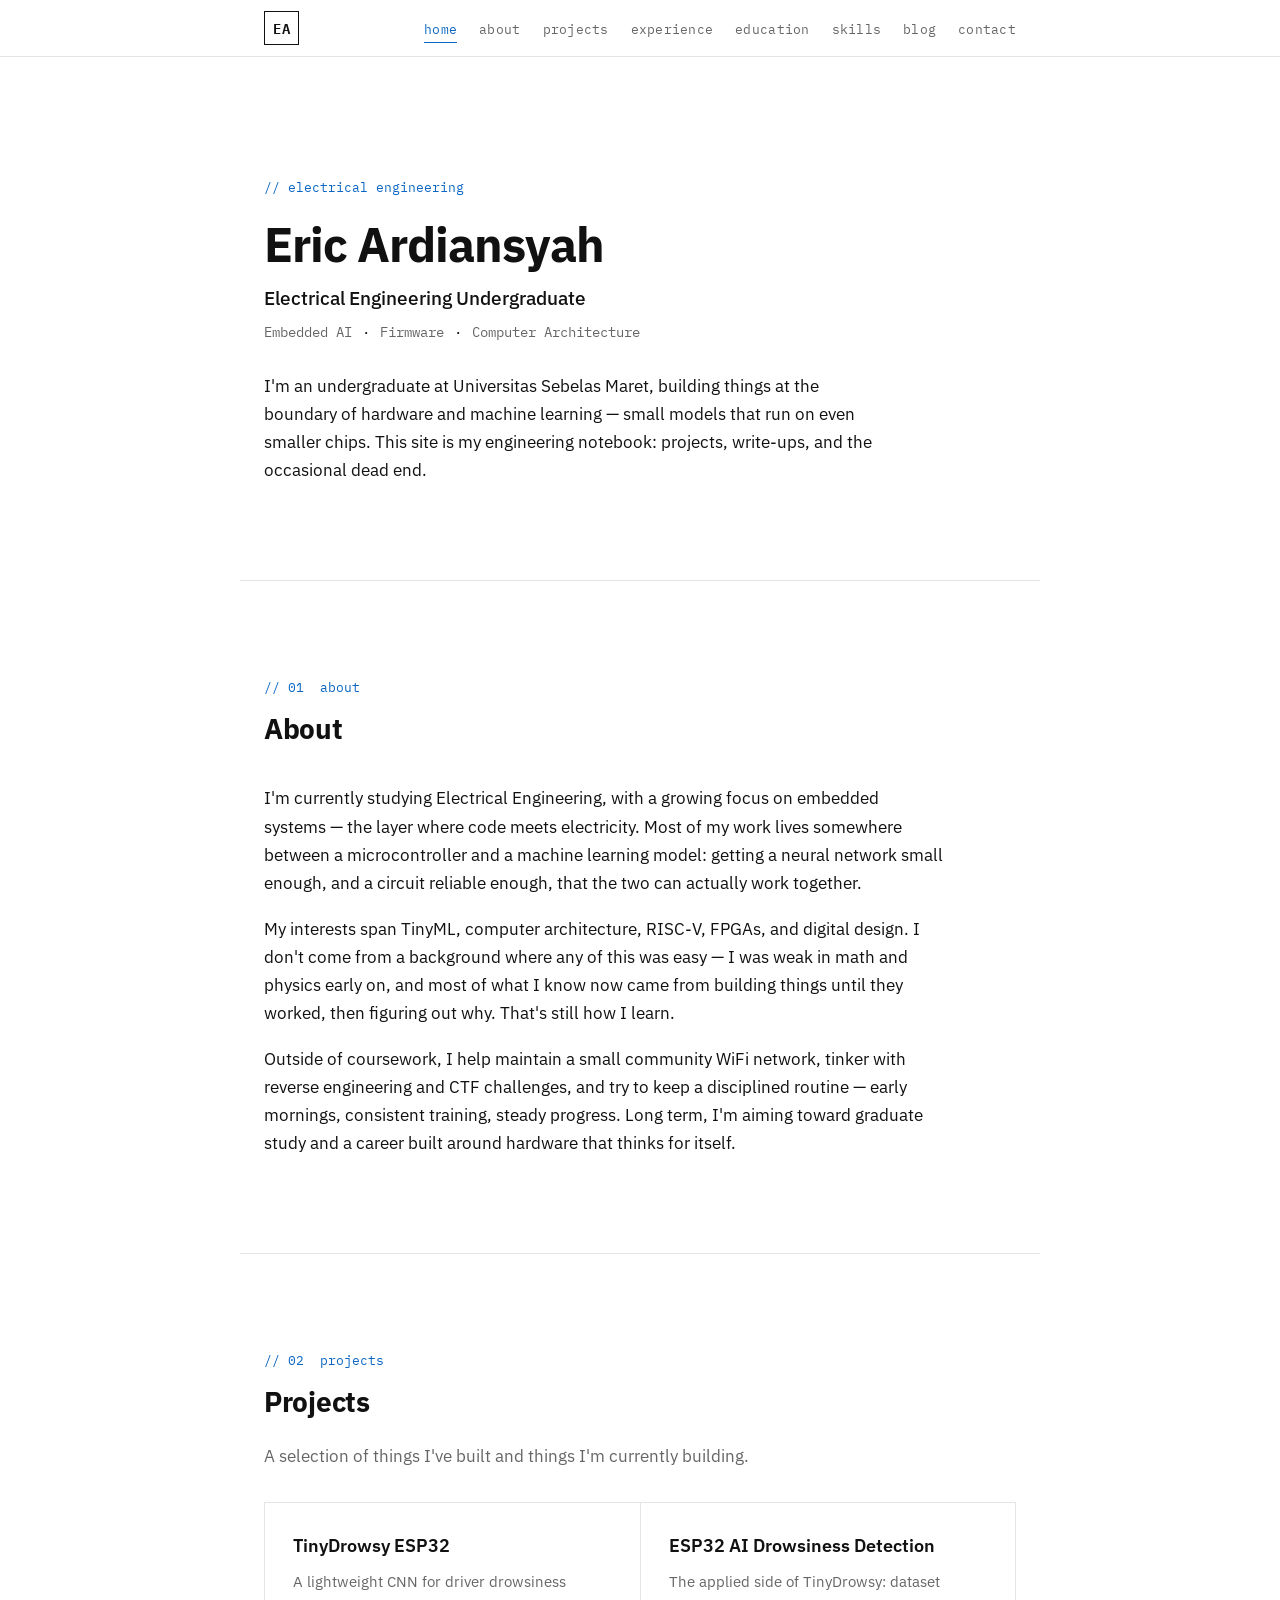
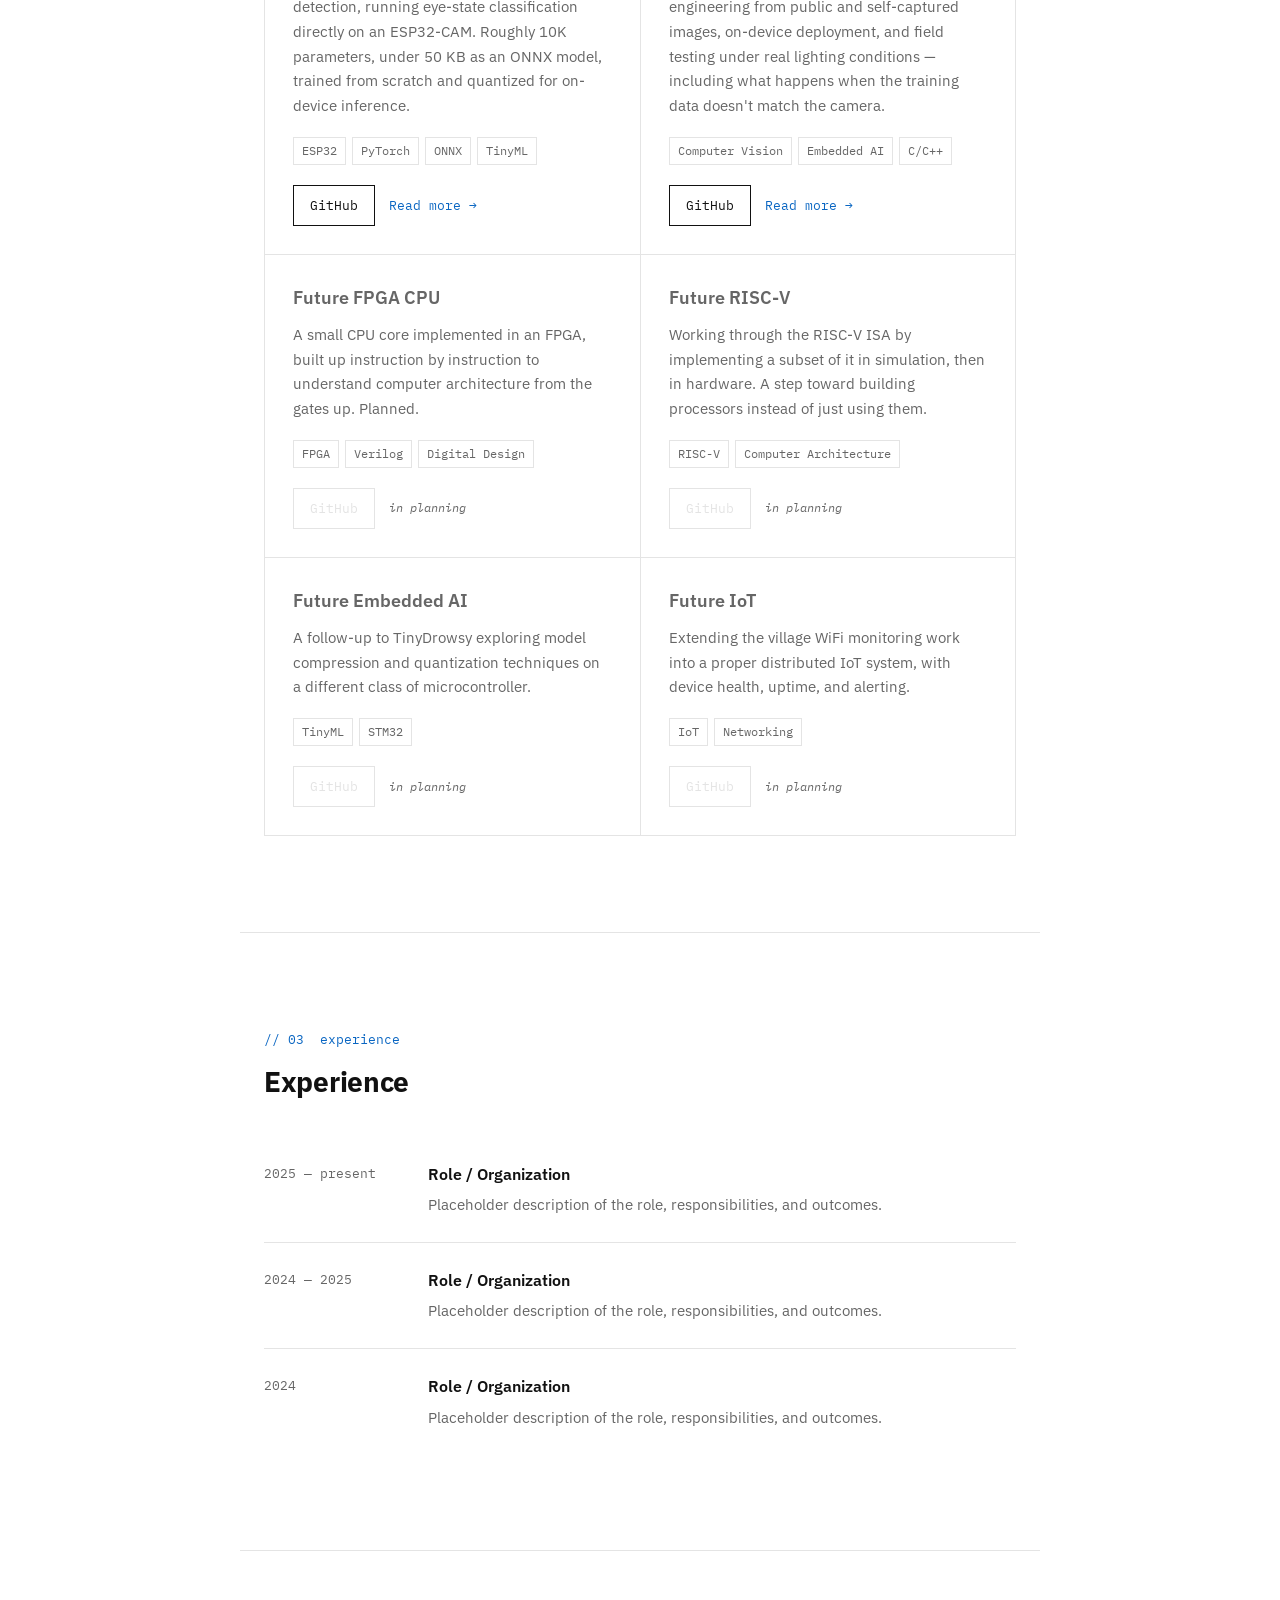
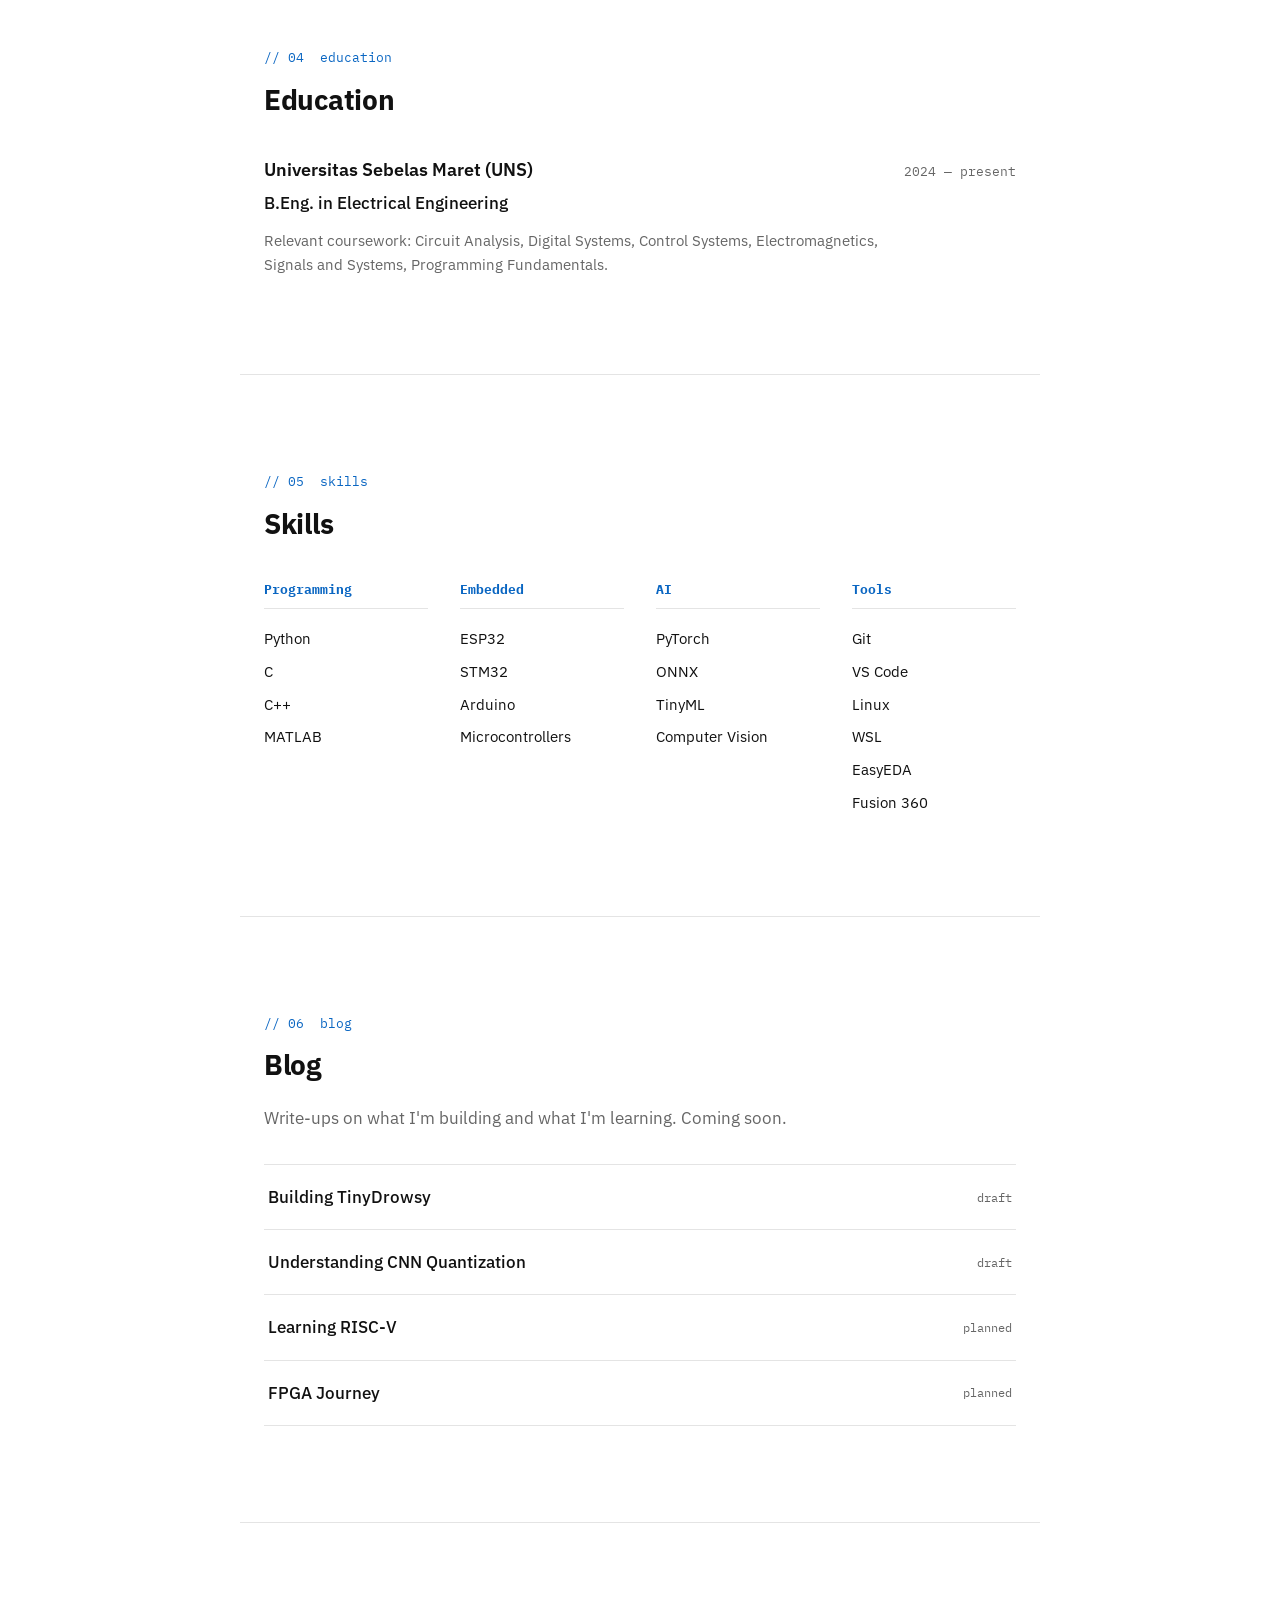
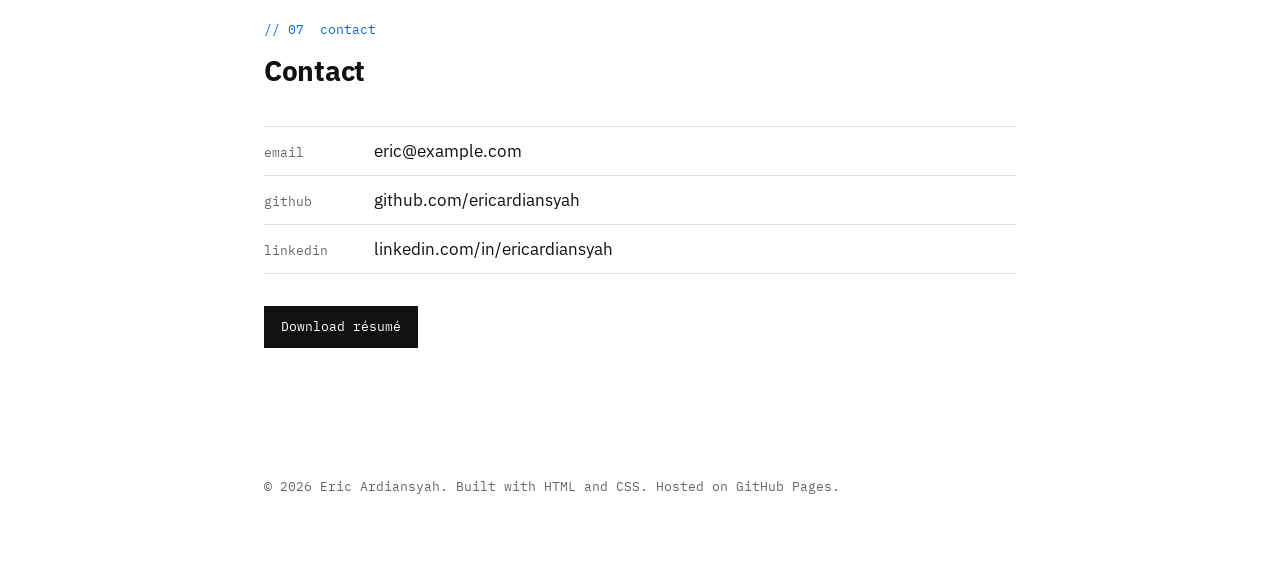
==== index.html @ 84cb703f "Add files via upload feat: scaffold personal site (home/about/projects/experience/education/skills/b" ====
<!DOCTYPE html>
<html lang="en">
<head>
  <meta charset="UTF-8">
  <meta name="viewport" content="width=device-width, initial-scale=1.0">

  <!-- ===================== SEO ===================== -->
  <title>Eric Ardiansyah — Electrical Engineering Undergraduate</title>
  <meta name="description" content="Eric Ardiansyah is an Electrical Engineering undergraduate focused on embedded systems, TinyML, and computer architecture. Notes and projects on ESP32, RISC-V, and edge AI.">
  <meta name="robots" content="index, follow">
  <link rel="canonical" href="https://ericardiansyah.github.io/">

  <!-- Open Graph -->
  <meta property="og:type" content="website">
  <meta property="og:title" content="Eric Ardiansyah — Electrical Engineering Undergraduate">
  <meta property="og:description" content="Embedded AI, firmware, and computer architecture. Notes and projects from an engineering undergraduate.">
  <meta property="og:url" content="https://ericardiansyah.github.io/">
  <meta property="og:image" content="assets/og-image.png">

  <!-- Twitter Card -->
  <meta name="twitter:card" content="summary_large_image">
  <meta name="twitter:title" content="Eric Ardiansyah — Electrical Engineering Undergraduate">
  <meta name="twitter:description" content="Embedded AI, firmware, and computer architecture. Notes and projects from an engineering undergraduate.">
  <meta name="twitter:image" content="assets/og-image.png">

  <!-- Favicon (placeholder — replace with a real icon) -->
  <link rel="icon" type="image/png" href="assets/favicon.png">

  <!-- JSON-LD structured data -->
  <script type="application/ld+json">
  {
    "@context": "https://schema.org",
    "@type": "Person",
    "name": "Eric Ardiansyah",
    "url": "https://ericardiansyah.github.io/",
    "jobTitle": "Electrical Engineering Undergraduate",
    "affiliation": {
      "@type": "CollegeOrUniversity",
      "name": "Universitas Sebelas Maret"
    },
    "sameAs": [
      "https://github.com/",
      "https://www.linkedin.com/"
    ]
  }
  </script>

  <!-- Fonts: IBM Plex Sans (text) + IBM Plex Mono (labels / data / signature) -->
  <link rel="preconnect" href="https://fonts.googleapis.com">
  <link rel="preconnect" href="https://fonts.gstatic.com" crossorigin>
  <link href="https://fonts.googleapis.com/css2?family=IBM+Plex+Sans:wght@400;500;600;700&family=IBM+Plex+Mono:wght@400;500;600&display=swap" rel="stylesheet">

  <link rel="stylesheet" href="style.css">
</head>
<body>

  <!-- ===================== SKIP LINK (accessibility) ===================== -->
  <a class="skip-link" href="#main">Skip to content</a>

  <!-- ===================== NAVIGATION ===================== -->
  <header class="site-header">
    <nav class="nav" aria-label="Primary">
      <a href="#home" class="nav-mark">EA</a>

      <button class="nav-toggle" id="navToggle" aria-expanded="false" aria-controls="navList" aria-label="Toggle navigation menu">
        <span></span><span></span><span></span>
      </button>

      <ul class="nav-list" id="navList">
        <li><a href="#home" data-nav>home</a></li>
        <li><a href="#about" data-nav>about</a></li>
        <li><a href="#projects" data-nav>projects</a></li>
        <li><a href="#experience" data-nav>experience</a></li>
        <li><a href="#education" data-nav>education</a></li>
        <li><a href="#skills" data-nav>skills</a></li>
        <li><a href="#blog" data-nav>blog</a></li>
        <li><a href="#contact" data-nav>contact</a></li>
      </ul>
    </nav>
  </header>

  <main id="main">

    <!-- ===================== 1. HOME ===================== -->
    <section id="home" class="section section-home">
      <p class="eyebrow">// electrical engineering</p>
      <h1 class="home-name">Eric Ardiansyah</h1>
      <p class="home-role">Electrical Engineering Undergraduate</p>
      <p class="home-focus">Embedded AI <span class="dot">·</span> Firmware <span class="dot">·</span> Computer Architecture</p>
      <p class="home-intro">
        I'm an undergraduate at Universitas Sebelas Maret, building things at the
        boundary of hardware and machine learning &mdash; small models that run on
        even smaller chips. This site is my engineering notebook: projects,
        write-ups, and the occasional dead end.
      </p>
    </section>

    <!-- ===================== 2. ABOUT ===================== -->
    <section id="about" class="section">
      <p class="section-label">// 01 &nbsp;about</p>
      <h2 class="section-title">About</h2>

      <div class="prose">
        <p>
          I'm currently studying Electrical Engineering, with a growing focus on
          embedded systems &mdash; the layer where code meets electricity. Most of
          my work lives somewhere between a microcontroller and a machine learning
          model: getting a neural network small enough, and a circuit reliable
          enough, that the two can actually work together.
        </p>
        <p>
          My interests span TinyML, computer architecture, RISC-V, FPGAs, and
          digital design. I don't come from a background where any of this was
          easy &mdash; I was weak in math and physics early on, and most of what I
          know now came from building things until they worked, then figuring out
          why. That's still how I learn.
        </p>
        <p>
          Outside of coursework, I help maintain a small community WiFi network,
          tinker with reverse engineering and CTF challenges, and try to keep a
          disciplined routine &mdash; early mornings, consistent training, steady
          progress. Long term, I'm aiming toward graduate study and a career built
          around hardware that thinks for itself.
        </p>
      </div>
    </section>

    <!-- ===================== 3. PROJECTS ===================== -->
    <section id="projects" class="section">
      <p class="section-label">// 02 &nbsp;projects</p>
      <h2 class="section-title">Projects</h2>
      <p class="section-intro">A selection of things I've built and things I'm currently building.</p>

      <div class="project-grid">

        <!-- Project card: duplicate this <article> block to add a new project -->
        <article class="project-card">
          <h3 class="project-title">TinyDrowsy ESP32</h3>
          <p class="project-desc">
            A lightweight CNN for driver drowsiness detection, running eye-state
            classification directly on an ESP32-CAM. Roughly 10K parameters,
            under 50 KB as an ONNX model, trained from scratch and quantized for
            on-device inference.
          </p>
          <ul class="project-tags">
            <li>ESP32</li>
            <li>PyTorch</li>
            <li>ONNX</li>
            <li>TinyML</li>
          </ul>
          <div class="project-links">
            <a class="btn btn-outline" href="#" aria-label="View TinyDrowsy ESP32 on GitHub">GitHub</a>
            <a class="btn btn-text" href="#" aria-label="Read more about TinyDrowsy ESP32">Read more →</a>
          </div>
        </article>

        <article class="project-card">
          <h3 class="project-title">ESP32 AI Drowsiness Detection</h3>
          <p class="project-desc">
            The applied side of TinyDrowsy: dataset engineering from public and
            self-captured images, on-device deployment, and field testing under
            real lighting conditions &mdash; including what happens when the
            training data doesn't match the camera.
          </p>
          <ul class="project-tags">
            <li>Computer Vision</li>
            <li>Embedded AI</li>
            <li>C/C++</li>
          </ul>
          <div class="project-links">
            <a class="btn btn-outline" href="#" aria-label="View ESP32 AI Drowsiness Detection on GitHub">GitHub</a>
            <a class="btn btn-text" href="#" aria-label="Read more about ESP32 AI Drowsiness Detection">Read more →</a>
          </div>
        </article>

        <article class="project-card project-card-placeholder">
          <h3 class="project-title">Future FPGA CPU</h3>
          <p class="project-desc">
            A small CPU core implemented in an FPGA, built up instruction by
            instruction to understand computer architecture from the gates up.
            Planned.
          </p>
          <ul class="project-tags">
            <li>FPGA</li>
            <li>Verilog</li>
            <li>Digital Design</li>
          </ul>
          <div class="project-links">
            <a class="btn btn-outline btn-disabled" aria-disabled="true">GitHub</a>
            <span class="project-status">in planning</span>
          </div>
        </article>

        <article class="project-card project-card-placeholder">
          <h3 class="project-title">Future RISC-V</h3>
          <p class="project-desc">
            Working through the RISC-V ISA by implementing a subset of it in
            simulation, then in hardware. A step toward building processors
            instead of just using them.
          </p>
          <ul class="project-tags">
            <li>RISC-V</li>
            <li>Computer Architecture</li>
          </ul>
          <div class="project-links">
            <a class="btn btn-outline btn-disabled" aria-disabled="true">GitHub</a>
            <span class="project-status">in planning</span>
          </div>
        </article>

        <article class="project-card project-card-placeholder">
          <h3 class="project-title">Future Embedded AI</h3>
          <p class="project-desc">
            A follow-up to TinyDrowsy exploring model compression and
            quantization techniques on a different class of microcontroller.
          </p>
          <ul class="project-tags">
            <li>TinyML</li>
            <li>STM32</li>
          </ul>
          <div class="project-links">
            <a class="btn btn-outline btn-disabled" aria-disabled="true">GitHub</a>
            <span class="project-status">in planning</span>
          </div>
        </article>

        <article class="project-card project-card-placeholder">
          <h3 class="project-title">Future IoT</h3>
          <p class="project-desc">
            Extending the village WiFi monitoring work into a proper distributed
            IoT system, with device health, uptime, and alerting.
          </p>
          <ul class="project-tags">
            <li>IoT</li>
            <li>Networking</li>
          </ul>
          <div class="project-links">
            <a class="btn btn-outline btn-disabled" aria-disabled="true">GitHub</a>
            <span class="project-status">in planning</span>
          </div>
        </article>

      </div>
    </section>

    <!-- ===================== 4. EXPERIENCE ===================== -->
    <section id="experience" class="section">
      <p class="section-label">// 03 &nbsp;experience</p>
      <h2 class="section-title">Experience</h2>

      <!-- Timeline item: duplicate this <div class="timeline-item"> to add a new entry -->
      <ol class="timeline">
        <li class="timeline-item">
          <div class="timeline-date">2025 &mdash; present</div>
          <div class="timeline-body">
            <h3 class="timeline-title">Role / Organization</h3>
            <p class="timeline-desc">Placeholder description of the role, responsibilities, and outcomes.</p>
          </div>
        </li>
        <li class="timeline-item">
          <div class="timeline-date">2024 &mdash; 2025</div>
          <div class="timeline-body">
            <h3 class="timeline-title">Role / Organization</h3>
            <p class="timeline-desc">Placeholder description of the role, responsibilities, and outcomes.</p>
          </div>
        </li>
        <li class="timeline-item">
          <div class="timeline-date">2024</div>
          <div class="timeline-body">
            <h3 class="timeline-title">Role / Organization</h3>
            <p class="timeline-desc">Placeholder description of the role, responsibilities, and outcomes.</p>
          </div>
        </li>
      </ol>
    </section>

    <!-- ===================== 5. EDUCATION ===================== -->
    <section id="education" class="section">
      <p class="section-label">// 04 &nbsp;education</p>
      <h2 class="section-title">Education</h2>

      <div class="education-item">
        <div class="education-head">
          <h3 class="education-school">Universitas Sebelas Maret (UNS)</h3>
          <span class="education-date">2024 &mdash; present</span>
        </div>
        <p class="education-degree">B.Eng. in Electrical Engineering</p>
        <p class="education-detail">
          Relevant coursework: Circuit Analysis, Digital Systems, Control
          Systems, Electromagnetics, Signals and Systems, Programming Fundamentals.
        </p>
      </div>
    </section>

    <!-- ===================== 6. SKILLS ===================== -->
    <section id="skills" class="section">
      <p class="section-label">// 05 &nbsp;skills</p>
      <h2 class="section-title">Skills</h2>

      <div class="skills-grid">
        <div class="skill-group">
          <h3 class="skill-category">Programming</h3>
          <ul class="skill-list">
            <li>Python</li>
            <li>C</li>
            <li>C++</li>
            <li>MATLAB</li>
          </ul>
        </div>

        <div class="skill-group">
          <h3 class="skill-category">Embedded</h3>
          <ul class="skill-list">
            <li>ESP32</li>
            <li>STM32</li>
            <li>Arduino</li>
            <li>Microcontrollers</li>
          </ul>
        </div>

        <div class="skill-group">
          <h3 class="skill-category">AI</h3>
          <ul class="skill-list">
            <li>PyTorch</li>
            <li>ONNX</li>
            <li>TinyML</li>
            <li>Computer Vision</li>
          </ul>
        </div>

        <div class="skill-group">
          <h3 class="skill-category">Tools</h3>
          <ul class="skill-list">
            <li>Git</li>
            <li>VS Code</li>
            <li>Linux</li>
            <li>WSL</li>
            <li>EasyEDA</li>
            <li>Fusion 360</li>
          </ul>
        </div>
      </div>
    </section>

    <!-- ===================== 7. BLOG ===================== -->
    <section id="blog" class="section">
      <p class="section-label">// 06 &nbsp;blog</p>
      <h2 class="section-title">Blog</h2>
      <p class="section-intro">Write-ups on what I'm building and what I'm learning. Coming soon.</p>

      <!-- Blog item: duplicate this <article> to add a new post -->
      <ul class="blog-list">
        <li class="blog-item">
          <a href="#" class="blog-link">
            <span class="blog-post-title">Building TinyDrowsy</span>
            <span class="blog-post-status">draft</span>
          </a>
        </li>
        <li class="blog-item">
          <a href="#" class="blog-link">
            <span class="blog-post-title">Understanding CNN Quantization</span>
            <span class="blog-post-status">draft</span>
          </a>
        </li>
        <li class="blog-item">
          <a href="#" class="blog-link">
            <span class="blog-post-title">Learning RISC-V</span>
            <span class="blog-post-status">planned</span>
          </a>
        </li>
        <li class="blog-item">
          <a href="#" class="blog-link">
            <span class="blog-post-title">FPGA Journey</span>
            <span class="blog-post-status">planned</span>
          </a>
        </li>
      </ul>
    </section>

    <!-- ===================== 8. CONTACT ===================== -->
    <section id="contact" class="section">
      <p class="section-label">// 07 &nbsp;contact</p>
      <h2 class="section-title">Contact</h2>

      <ul class="contact-list">
        <li><span class="contact-key">email</span><a href="mailto:eric@example.com">eric@example.com</a></li>
        <li><span class="contact-key">github</span><a href="https://github.com/" target="_blank" rel="noopener noreferrer">github.com/ericardiansyah</a></li>
        <li><span class="contact-key">linkedin</span><a href="https://www.linkedin.com/" target="_blank" rel="noopener noreferrer">linkedin.com/in/ericardiansyah</a></li>
      </ul>

      <a class="btn btn-primary" href="assets/resume-placeholder.pdf" download>Download résumé</a>
    </section>

  </main>

  <!-- ===================== FOOTER ===================== -->
  <footer class="site-footer">
    <p>&copy; <span id="year"></span> Eric Ardiansyah. Built with HTML and CSS. Hosted on GitHub Pages.</p>
  </footer>

  <script src="script.js"></script>
</body>
</html>
---- style.css ----
/* =============================================================
   DESIGN TOKENS
   A monochrome palette with one accent, two typefaces:
   IBM Plex Sans for reading, IBM Plex Mono for labels and data.
   The mono labels ("// 01 about") are the site's signature —
   section markers styled like code comments, in keeping with an
   engineering notebook rather than a marketing page.
   ============================================================= */
:root {
  /* Color */
  --color-bg: #ffffff;
  --color-text: #111111;
  --color-muted: #666666;
  --color-accent: #0a66c2;
  --color-border: #e4e4e4;
  --color-border-strong: #111111;

  /* Type */
  --font-sans: "IBM Plex Sans", -apple-system, BlinkMacSystemFont, "Segoe UI", sans-serif;
  --font-mono: "IBM Plex Mono", ui-monospace, SFMono-Regular, Menlo, Consolas, monospace;

  /* Layout */
  --content-width: 800px;
  --gutter: 24px;
  --nav-height: 56px;

  /* Motion */
  --transition-fast: 120ms ease;
  --transition-base: 200ms ease;
}

/* =============================================================
   RESET
   ============================================================= */
*,
*::before,
*::after {
  box-sizing: border-box;
}

html {
  -webkit-text-size-adjust: 100%;
  scroll-behavior: smooth;
}

body {
  margin: 0;
  background: var(--color-bg);
  color: var(--color-text);
  font-family: var(--font-sans);
  font-size: 17px;
  line-height: 1.65;
  -webkit-font-smoothing: antialiased;
}

h1, h2, h3, h4, p, ul, ol, figure {
  margin: 0;
}

ul, ol {
  padding: 0;
  list-style: none;
}

a {
  color: inherit;
  text-decoration: none;
}

img {
  max-width: 100%;
  display: block;
}

button {
  font: inherit;
  color: inherit;
  background: none;
  border: none;
  cursor: pointer;
}

/* Respect reduced-motion preferences */
@media (prefers-reduced-motion: reduce) {
  html {
    scroll-behavior: auto;
  }
  * {
    animation-duration: 0.001ms !important;
    animation-iteration-count: 1 !important;
    transition-duration: 0.001ms !important;
  }
}

/* =============================================================
   ACCESSIBILITY — skip link & focus states
   ============================================================= */
.skip-link {
  position: absolute;
  top: -48px;
  left: 0;
  background: var(--color-text);
  color: var(--color-bg);
  padding: 12px 20px;
  font-family: var(--font-mono);
  font-size: 14px;
  z-index: 200;
  transition: top var(--transition-fast);
}

.skip-link:focus {
  top: 0;
}

a:focus-visible,
button:focus-visible {
  outline: 2px solid var(--color-accent);
  outline-offset: 3px;
}

/* =============================================================
   NAVIGATION
   ============================================================= */
.site-header {
  position: sticky;
  top: 0;
  z-index: 100;
  background: rgba(255, 255, 255, 0.92);
  backdrop-filter: saturate(180%) blur(6px);
  border-bottom: 1px solid var(--color-border);
}

.nav {
  max-width: var(--content-width);
  margin: 0 auto;
  height: var(--nav-height);
  padding: 0 var(--gutter);
  display: flex;
  align-items: center;
  justify-content: space-between;
}

.nav-mark {
  font-family: var(--font-mono);
  font-weight: 600;
  font-size: 14px;
  letter-spacing: 0.04em;
  border: 1px solid var(--color-border-strong);
  padding: 4px 8px;
}

.nav-list {
  display: flex;
  gap: 22px;
}

.nav-list a {
  font-family: var(--font-mono);
  font-size: 13px;
  color: var(--color-muted);
  letter-spacing: 0.02em;
  padding: 4px 0;
  border-bottom: 1px solid transparent;
  transition: color var(--transition-fast), border-color var(--transition-fast);
}

.nav-list a:hover {
  color: var(--color-text);
}

.nav-list a.is-active {
  color: var(--color-accent);
  border-bottom-color: var(--color-accent);
}

.nav-toggle {
  display: none;
  flex-direction: column;
  gap: 4px;
  padding: 8px;
}

.nav-toggle span {
  width: 20px;
  height: 2px;
  background: var(--color-text);
  transition: transform var(--transition-fast), opacity var(--transition-fast);
}

/* =============================================================
   LAYOUT — sections
   ============================================================= */
.section {
  max-width: var(--content-width);
  margin: 0 auto;
  padding: 96px var(--gutter);
  border-bottom: 1px solid var(--color-border);
  scroll-margin-top: var(--nav-height);
}

.section:last-of-type {
  border-bottom: none;
}

.section-label {
  font-family: var(--font-mono);
  font-size: 13px;
  color: var(--color-accent);
  margin-bottom: 8px;
}

.section-title {
  font-size: 28px;
  font-weight: 700;
  letter-spacing: -0.01em;
  margin-bottom: 32px;
}

.section-intro {
  color: var(--color-muted);
  margin-bottom: 32px;
  margin-top: -16px;
}

/* =============================================================
   HOME
   ============================================================= */
.section-home {
  padding-top: 120px;
  padding-bottom: 96px;
  border-bottom: 1px solid var(--color-border);
}

.eyebrow {
  font-family: var(--font-mono);
  font-size: 13px;
  color: var(--color-accent);
  margin-bottom: 20px;
}

.home-name {
  font-size: 48px;
  font-weight: 700;
  letter-spacing: -0.02em;
  line-height: 1.1;
  margin-bottom: 12px;
}

.home-role {
  font-size: 19px;
  font-weight: 500;
  margin-bottom: 6px;
}

.home-focus {
  font-family: var(--font-mono);
  font-size: 14px;
  color: var(--color-muted);
  margin-bottom: 28px;
}

.home-focus .dot {
  color: var(--color-border-strong);
  margin: 0 2px;
}

.home-intro {
  max-width: 620px;
  color: var(--color-text);
}

/* =============================================================
   ABOUT — prose
   ============================================================= */
.prose p {
  margin-bottom: 18px;
  max-width: 680px;
}

.prose p:last-child {
  margin-bottom: 0;
}

/* =============================================================
   PROJECTS
   ============================================================= */
.project-grid {
  display: grid;
  grid-template-columns: repeat(2, 1fr);
  gap: 1px;
  background: var(--color-border);
  border: 1px solid var(--color-border);
}

.project-card {
  background: var(--color-bg);
  padding: 28px;
  display: flex;
  flex-direction: column;
}

.project-title {
  font-size: 18px;
  font-weight: 600;
  margin-bottom: 10px;
}

.project-desc {
  color: var(--color-muted);
  font-size: 15px;
  margin-bottom: 18px;
  flex-grow: 1;
}

.project-tags {
  display: flex;
  flex-wrap: wrap;
  gap: 6px;
  margin-bottom: 20px;
}

.project-tags li {
  font-family: var(--font-mono);
  font-size: 12px;
  color: var(--color-muted);
  border: 1px solid var(--color-border);
  padding: 3px 8px;
}

.project-links {
  display: flex;
  align-items: center;
  gap: 14px;
}

.project-status {
  font-family: var(--font-mono);
  font-size: 12px;
  color: var(--color-muted);
  font-style: italic;
}

.project-card-placeholder .project-title,
.project-card-placeholder .project-desc {
  color: var(--color-muted);
}

/* =============================================================
   BUTTONS
   ============================================================= */
.btn {
  display: inline-block;
  font-family: var(--font-mono);
  font-size: 13px;
  padding: 9px 16px;
  border: 1px solid var(--color-border-strong);
  transition: background var(--transition-fast), color var(--transition-fast), border-color var(--transition-fast);
}

.btn-outline {
  color: var(--color-text);
  background: transparent;
}

.btn-outline:hover {
  background: var(--color-text);
  color: var(--color-bg);
}

.btn-text {
  border: none;
  padding: 9px 0;
  color: var(--color-accent);
}

.btn-text:hover {
  text-decoration: underline;
}

.btn-primary {
  background: var(--color-text);
  color: var(--color-bg);
}

.btn-primary:hover {
  background: var(--color-accent);
  border-color: var(--color-accent);
}

.btn-disabled {
  color: var(--color-border);
  border-color: var(--color-border);
  cursor: not-allowed;
}

.btn-disabled:hover {
  background: transparent;
  color: var(--color-border);
}

/* =============================================================
   EXPERIENCE — timeline
   ============================================================= */
.timeline-item {
  display: grid;
  grid-template-columns: 140px 1fr;
  gap: 24px;
  padding: 24px 0;
  border-top: 1px solid var(--color-border);
}

.timeline-item:first-child {
  border-top: none;
}

.timeline-date {
  font-family: var(--font-mono);
  font-size: 13px;
  color: var(--color-muted);
  padding-top: 2px;
}

.timeline-title {
  font-size: 16px;
  font-weight: 600;
  margin-bottom: 6px;
}

.timeline-desc {
  color: var(--color-muted);
  font-size: 15px;
}

/* =============================================================
   EDUCATION
   ============================================================= */
.education-head {
  display: flex;
  justify-content: space-between;
  align-items: baseline;
  flex-wrap: wrap;
  gap: 8px;
  margin-bottom: 4px;
}

.education-school {
  font-size: 18px;
  font-weight: 600;
}

.education-date {
  font-family: var(--font-mono);
  font-size: 13px;
  color: var(--color-muted);
}

.education-degree {
  font-weight: 500;
  margin-bottom: 12px;
}

.education-detail {
  color: var(--color-muted);
  font-size: 15px;
  max-width: 620px;
}

/* =============================================================
   SKILLS
   ============================================================= */
.skills-grid {
  display: grid;
  grid-template-columns: repeat(4, 1fr);
  gap: 32px;
}

.skill-category {
  font-family: var(--font-mono);
  font-size: 13px;
  color: var(--color-accent);
  margin-bottom: 14px;
  padding-bottom: 8px;
  border-bottom: 1px solid var(--color-border);
}

.skill-list li {
  font-size: 15px;
  padding: 4px 0;
}

/* =============================================================
   BLOG
   ============================================================= */
.blog-item {
  border-top: 1px solid var(--color-border);
}

.blog-item:last-child {
  border-bottom: 1px solid var(--color-border);
}

.blog-link {
  display: flex;
  justify-content: space-between;
  align-items: center;
  padding: 18px 4px;
  transition: color var(--transition-fast);
}

.blog-link:hover {
  color: var(--color-accent);
}

.blog-post-title {
  font-weight: 500;
}

.blog-post-status {
  font-family: var(--font-mono);
  font-size: 12px;
  color: var(--color-muted);
}

/* =============================================================
   CONTACT
   ============================================================= */
.contact-list {
  margin-bottom: 32px;
}

.contact-list li {
  display: flex;
  gap: 20px;
  padding: 10px 0;
  border-top: 1px solid var(--color-border);
  align-items: baseline;
}

.contact-list li:last-child {
  border-bottom: 1px solid var(--color-border);
}

.contact-key {
  font-family: var(--font-mono);
  font-size: 13px;
  color: var(--color-muted);
  width: 90px;
  flex-shrink: 0;
}

.contact-list a:hover {
  color: var(--color-accent);
  text-decoration: underline;
}

/* =============================================================
   LINKS WITHIN PROSE
   ============================================================= */
.prose a,
.home-intro a {
  color: var(--color-accent);
  text-decoration: underline;
  text-underline-offset: 2px;
}

/* =============================================================
   FOOTER
   ============================================================= */
.site-footer {
  max-width: var(--content-width);
  margin: 0 auto;
  padding: 32px var(--gutter) 64px;
  color: var(--color-muted);
  font-size: 13px;
  font-family: var(--font-mono);
}

/* =============================================================
   RESPONSIVE
   ============================================================= */
@media (max-width: 720px) {
  .nav-list {
    position: fixed;
    top: var(--nav-height);
    left: 0;
    right: 0;
    flex-direction: column;
    gap: 0;
    background: var(--color-bg);
    border-bottom: 1px solid var(--color-border);
    transform: translateY(-8px);
    opacity: 0;
    pointer-events: none;
    transition: opacity var(--transition-base), transform var(--transition-base);
  }

  .nav-list.is-open {
    opacity: 1;
    transform: translateY(0);
    pointer-events: auto;
  }

  .nav-list a {
    display: block;
    padding: 14px var(--gutter);
    border-bottom: 1px solid var(--color-border);
  }

  .nav-toggle {
    display: flex;
  }

  .nav-toggle[aria-expanded="true"] span:nth-child(1) {
    transform: translateY(6px) rotate(45deg);
  }

  .nav-toggle[aria-expanded="true"] span:nth-child(2) {
    opacity: 0;
  }

  .nav-toggle[aria-expanded="true"] span:nth-child(3) {
    transform: translateY(-6px) rotate(-45deg);
  }

  .section {
    padding: 64px var(--gutter);
  }

  .section-home {
    padding-top: 72px;
  }

  .home-name {
    font-size: 34px;
  }

  .project-grid {
    grid-template-columns: 1fr;
  }

  .skills-grid {
    grid-template-columns: repeat(2, 1fr);
  }

  .timeline-item {
    grid-template-columns: 1fr;
    gap: 6px;
  }
}

@media (max-width: 480px) {
  .skills-grid {
    grid-template-columns: 1fr 1fr;
  }

  .contact-list li {
    flex-direction: column;
    gap: 4px;
  }

  .contact-key {
    width: auto;
  }
}
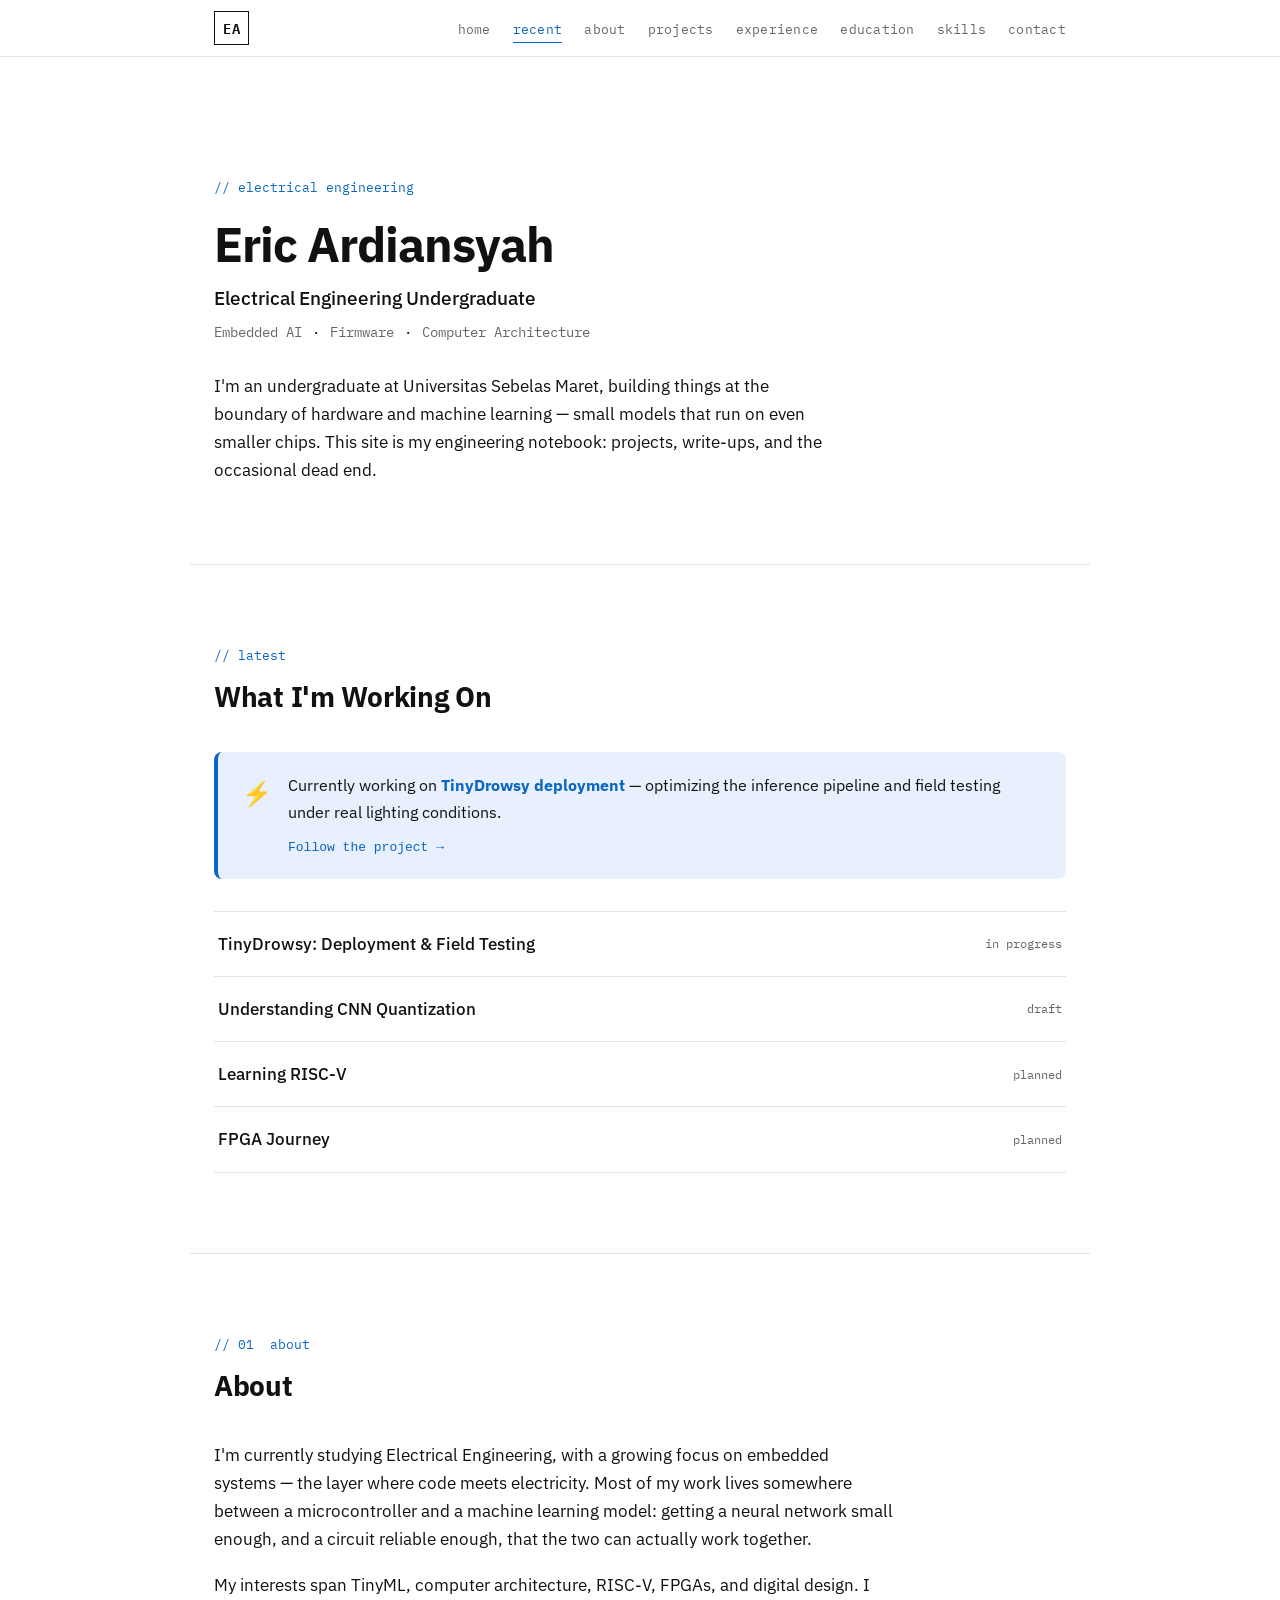
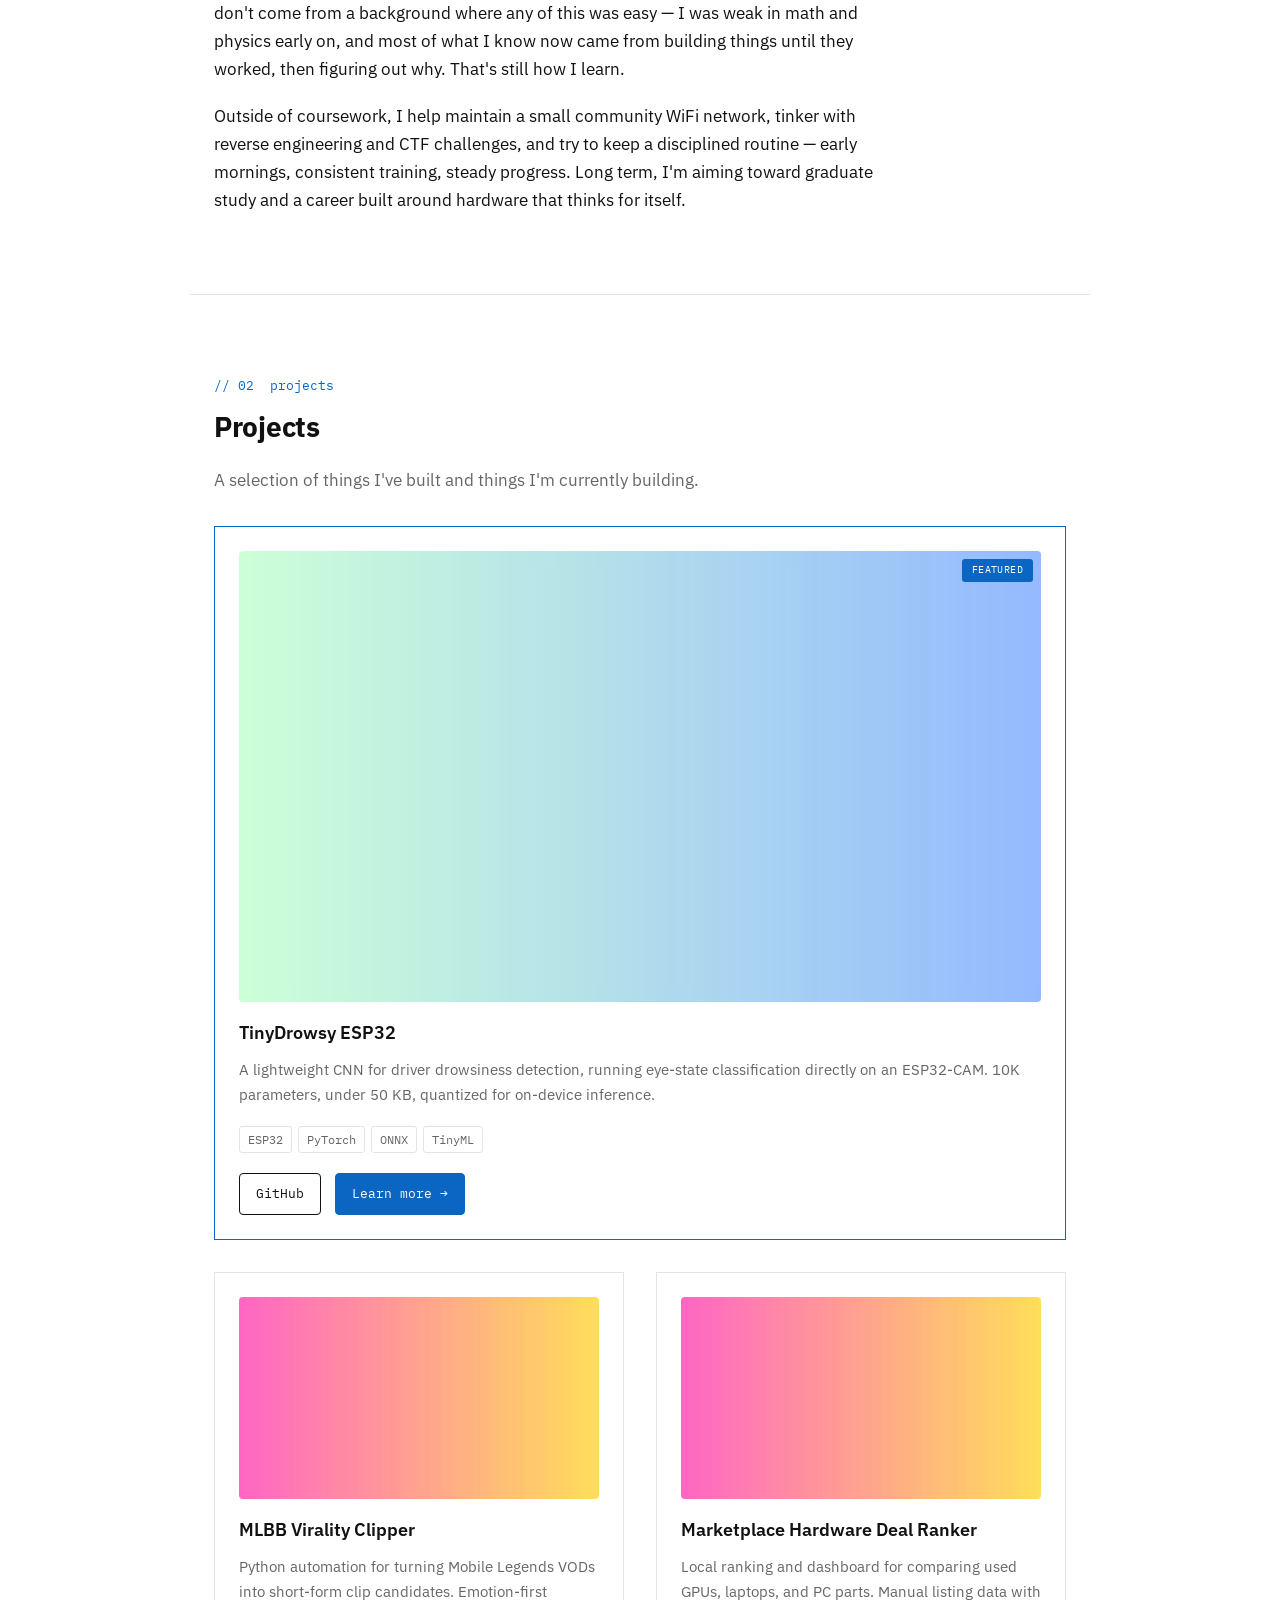
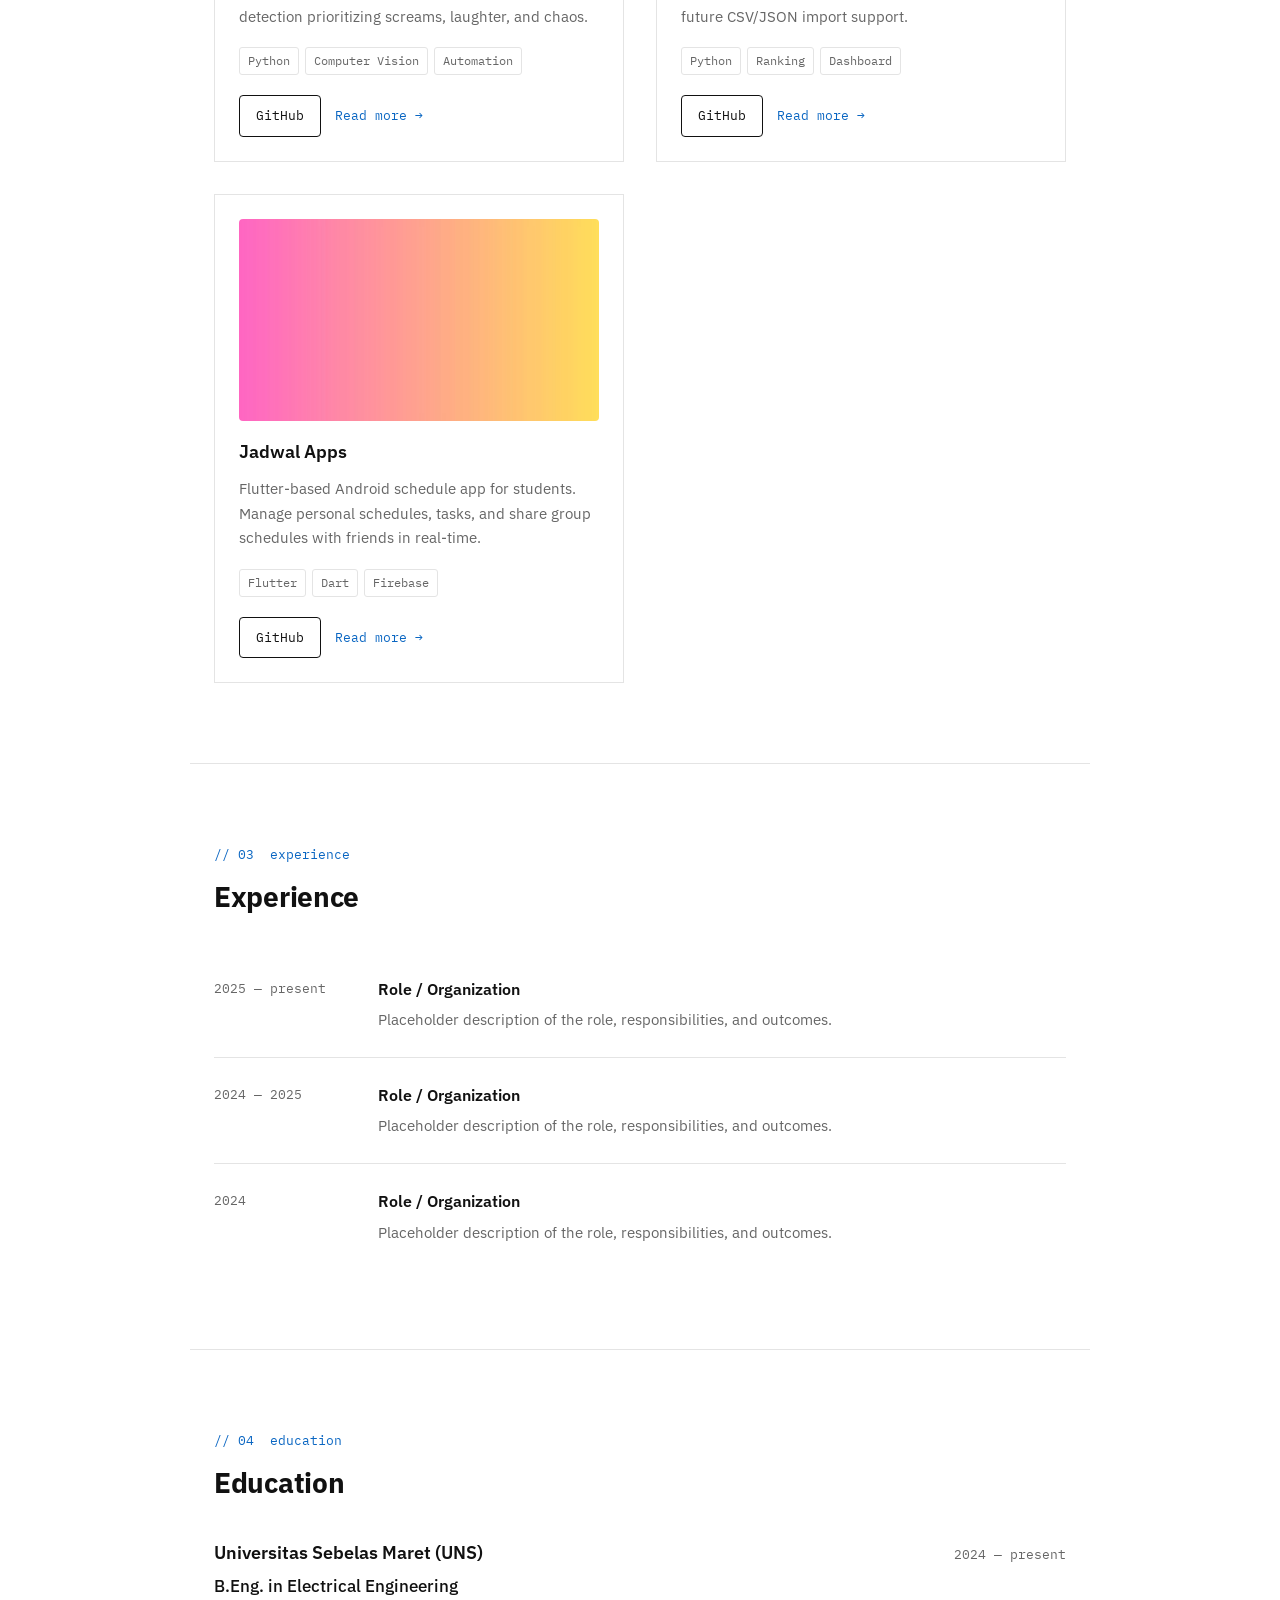
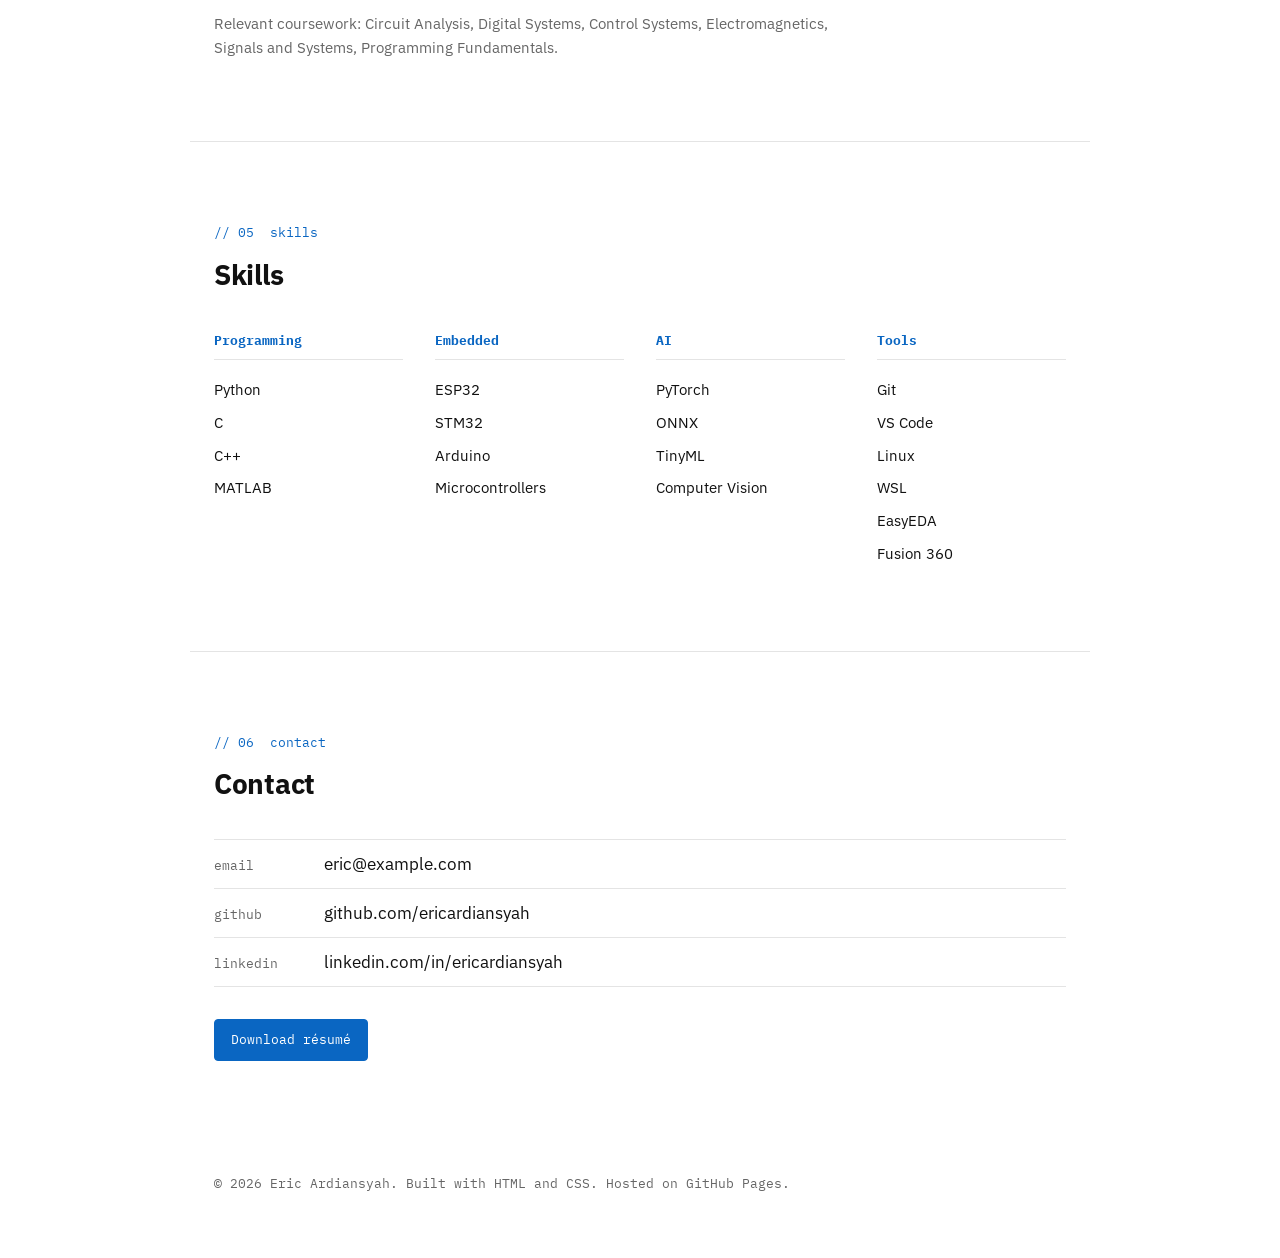
==== commit 8f3e398f: "change to new theme" ====
--- a/index.html
+++ b/index.html
@@ -4,7 +4,7 @@
   <meta charset="UTF-8">
   <meta name="viewport" content="width=device-width, initial-scale=1.0">
 
-  <!-- ===================== SEO ===================== -->
+  <!-- SEO -->
   <title>Eric Ardiansyah — Electrical Engineering Undergraduate</title>
   <meta name="description" content="Eric Ardiansyah is an Electrical Engineering undergraduate focused on embedded systems, TinyML, and computer architecture. Notes and projects on ESP32, RISC-V, and edge AI.">
   <meta name="robots" content="index, follow">
@@ -23,7 +23,7 @@
   <meta name="twitter:description" content="Embedded AI, firmware, and computer architecture. Notes and projects from an engineering undergraduate.">
   <meta name="twitter:image" content="assets/og-image.png">
 
-  <!-- Favicon (placeholder — replace with a real icon) -->
+  <!-- Favicon -->
   <link rel="icon" type="image/png" href="assets/favicon.png">
 
   <!-- JSON-LD structured data -->
@@ -45,7 +45,7 @@
   }
   </script>
 
-  <!-- Fonts: IBM Plex Sans (text) + IBM Plex Mono (labels / data / signature) -->
+  <!-- Fonts -->
   <link rel="preconnect" href="https://fonts.googleapis.com">
   <link rel="preconnect" href="https://fonts.gstatic.com" crossorigin>
   <link href="https://fonts.googleapis.com/css2?family=IBM+Plex+Sans:wght@400;500;600;700&family=IBM+Plex+Mono:wght@400;500;600&display=swap" rel="stylesheet">
@@ -54,10 +54,10 @@
 </head>
 <body>
 
-  <!-- ===================== SKIP LINK (accessibility) ===================== -->
+  <!-- ===== SKIP LINK ===== -->
   <a class="skip-link" href="#main">Skip to content</a>
 
-  <!-- ===================== NAVIGATION ===================== -->
+  <!-- ===== NAVIGATION ===== -->
   <header class="site-header">
     <nav class="nav" aria-label="Primary">
       <a href="#home" class="nav-mark">EA</a>
@@ -68,12 +68,12 @@
 
       <ul class="nav-list" id="navList">
         <li><a href="#home" data-nav>home</a></li>
+        <li><a href="#blog" data-nav>recent</a></li>
         <li><a href="#about" data-nav>about</a></li>
         <li><a href="#projects" data-nav>projects</a></li>
         <li><a href="#experience" data-nav>experience</a></li>
         <li><a href="#education" data-nav>education</a></li>
         <li><a href="#skills" data-nav>skills</a></li>
-        <li><a href="#blog" data-nav>blog</a></li>
         <li><a href="#contact" data-nav>contact</a></li>
       </ul>
     </nav>
@@ -81,7 +81,7 @@
 
   <main id="main">
 
-    <!-- ===================== 1. HOME ===================== -->
+    <!-- ===== 1. HOME ===== -->
     <section id="home" class="section section-home">
       <p class="eyebrow">// electrical engineering</p>
       <h1 class="home-name">Eric Ardiansyah</h1>
@@ -89,13 +89,56 @@
       <p class="home-focus">Embedded AI <span class="dot">·</span> Firmware <span class="dot">·</span> Computer Architecture</p>
       <p class="home-intro">
         I'm an undergraduate at Universitas Sebelas Maret, building things at the
-        boundary of hardware and machine learning &mdash; small models that run on
+        boundary of hardware and machine learning — small models that run on
         even smaller chips. This site is my engineering notebook: projects,
         write-ups, and the occasional dead end.
       </p>
     </section>
 
-    <!-- ===================== 2. ABOUT ===================== -->
+    <!-- ===== 2. BLOG / RECENT ACTIVITY ===== -->
+    <section id="blog" class="section">
+      <p class="section-label">// latest</p>
+      <h2 class="section-title">What I'm Working On</h2>
+
+      <div class="blog-featured">
+        <div class="blog-featured-icon">⚡</div>
+        <div class="blog-featured-content">
+          <p class="blog-featured-text">
+            Currently working on <strong>TinyDrowsy deployment</strong> — optimizing the inference pipeline and field testing under real lighting conditions.
+          </p>
+          <a href="tinydrowsy.html" class="blog-featured-link">Follow the project →</a>
+        </div>
+      </div>
+
+      <ul class="blog-list">
+        <li class="blog-item">
+          <a href="tinydrowsy.html" class="blog-link">
+            <span class="blog-post-title">TinyDrowsy: Deployment & Field Testing</span>
+            <span class="blog-post-status">in progress</span>
+          </a>
+        </li>
+        <li class="blog-item">
+          <a href="#" class="blog-link">
+            <span class="blog-post-title">Understanding CNN Quantization</span>
+            <span class="blog-post-status">draft</span>
+          </a>
+        </li>
+        <li class="blog-item">
+          <a href="#" class="blog-link">
+            <span class="blog-post-title">Learning RISC-V</span>
+            <span class="blog-post-status">planned</span>
+          </a>
+        </li>
+        <li class="blog-item">
+          <a href="#" class="blog-link">
+            <span class="blog-post-title">FPGA Journey</span>
+            <span class="blog-post-status">planned</span>
+          </a>
+        </li>
+      </ul>
+    </section>
+
+    <!-- ===== 3. ABOUT ===== -->
     <section id="about" class="section">
       <p class="section-label">// 01 &nbsp;about</p>
       <h2 class="section-title">About</h2>
@@ -103,7 +146,7 @@
       <div class="prose">
         <p>
           I'm currently studying Electrical Engineering, with a growing focus on
-          embedded systems &mdash; the layer where code meets electricity. Most of
+          embedded systems — the layer where code meets electricity. Most of
           my work lives somewhere between a microcontroller and a machine learning
           model: getting a neural network small enough, and a circuit reliable
           enough, that the two can actually work together.
@@ -111,21 +154,21 @@
         <p>
           My interests span TinyML, computer architecture, RISC-V, FPGAs, and
           digital design. I don't come from a background where any of this was
-          easy &mdash; I was weak in math and physics early on, and most of what I
+          easy — I was weak in math and physics early on, and most of what I
           know now came from building things until they worked, then figuring out
           why. That's still how I learn.
         </p>
         <p>
           Outside of coursework, I help maintain a small community WiFi network,
           tinker with reverse engineering and CTF challenges, and try to keep a
-          disciplined routine &mdash; early mornings, consistent training, steady
+          disciplined routine — early mornings, consistent training, steady
           progress. Long term, I'm aiming toward graduate study and a career built
           around hardware that thinks for itself.
         </p>
       </div>
     </section>
 
-    <!-- ===================== 3. PROJECTS ===================== -->
+    <!-- ===== 4. PROJECTS ===== -->
     <section id="projects" class="section">
       <p class="section-label">// 02 &nbsp;projects</p>
       <h2 class="section-title">Projects</h2>
@@ -133,14 +176,17 @@
 
       <div class="project-grid">
 
-        <!-- Project card: duplicate this <article> block to add a new project -->
-        <article class="project-card">
+        <!-- TinyDrowsy - Featured Project -->
+        <article class="project-card project-card-featured">
+          <div class="project-image">
+            <img src="images/tinydrowsy-thumb.jpg" alt="TinyDrowsy ESP32 project thumbnail" loading="lazy">
+            <span class="project-featured-badge">featured</span>
+          </div>
           <h3 class="project-title">TinyDrowsy ESP32</h3>
           <p class="project-desc">
             A lightweight CNN for driver drowsiness detection, running eye-state
-            classification directly on an ESP32-CAM. Roughly 10K parameters,
-            under 50 KB as an ONNX model, trained from scratch and quantized for
-            on-device inference.
+            classification directly on an ESP32-CAM. 10K parameters, under 50 KB,
+            quantized for on-device inference.
           </p>
           <ul class="project-tags">
             <li>ESP32</li>
@@ -150,115 +196,92 @@
           </ul>
           <div class="project-links">
             <a class="btn btn-outline" href="#" aria-label="View TinyDrowsy ESP32 on GitHub">GitHub</a>
-            <a class="btn btn-text" href="#" aria-label="Read more about TinyDrowsy ESP32">Read more →</a>
+            <a class="btn btn-primary" href="tinydrowsy.html" aria-label="Read full documentation for TinyDrowsy ESP32">Learn more →</a>
           </div>
         </article>
 
+        <!-- MLBB Virality Clipper -->
         <article class="project-card">
-          <h3 class="project-title">ESP32 AI Drowsiness Detection</h3>
+          <div class="project-image">
+            <img src="images/mlbb-placeholder.jpg" alt="MLBB Virality Clipper project thumbnail" loading="lazy">
+          </div>
+          <h3 class="project-title">MLBB Virality Clipper</h3>
           <p class="project-desc">
-            The applied side of TinyDrowsy: dataset engineering from public and
-            self-captured images, on-device deployment, and field testing under
-            real lighting conditions &mdash; including what happens when the
-            training data doesn't match the camera.
+            Python automation for turning Mobile Legends VODs into short-form
+            clip candidates. Emotion-first detection prioritizing screams,
+            laughter, and chaos.
           </p>
           <ul class="project-tags">
+            <li>Python</li>
             <li>Computer Vision</li>
-            <li>Embedded AI</li>
-            <li>C/C++</li>
+            <li>Automation</li>
           </ul>
           <div class="project-links">
-            <a class="btn btn-outline" href="#" aria-label="View ESP32 AI Drowsiness Detection on GitHub">GitHub</a>
-            <a class="btn btn-text" href="#" aria-label="Read more about ESP32 AI Drowsiness Detection">Read more →</a>
+            <a class="btn btn-outline" href="#" aria-label="View MLBB Virality Clipper on GitHub">GitHub</a>
+            <a class="btn btn-text" href="#" aria-label="Read more about MLBB Virality Clipper">Read more →</a>
           </div>
         </article>
 
-        <article class="project-card project-card-placeholder">
-          <h3 class="project-title">Future FPGA CPU</h3>
+        <!-- Marketplace Hardware Deal Ranker -->
+        <article class="project-card">
+          <div class="project-image">
+            <img src="images/marketplace-placeholder.jpg" alt="Marketplace Hardware Deal Ranker project thumbnail" loading="lazy">
+          </div>
+          <h3 class="project-title">Marketplace Hardware Deal Ranker</h3>
           <p class="project-desc">
-            A small CPU core implemented in an FPGA, built up instruction by
-            instruction to understand computer architecture from the gates up.
-            Planned.
+            Local ranking and dashboard for comparing used GPUs, laptops, and
+            PC parts. Manual listing data with future CSV/JSON import support.
           </p>
           <ul class="project-tags">
-            <li>FPGA</li>
-            <li>Verilog</li>
-            <li>Digital Design</li>
+            <li>Python</li>
+            <li>Ranking</li>
+            <li>Dashboard</li>
           </ul>
           <div class="project-links">
-            <a class="btn btn-outline btn-disabled" aria-disabled="true">GitHub</a>
-            <span class="project-status">in planning</span>
+            <a class="btn btn-outline" href="#" aria-label="View Marketplace Hardware Deal Ranker on GitHub">GitHub</a>
+            <a class="btn btn-text" href="#" aria-label="Read more about Marketplace Hardware Deal Ranker">Read more →</a>
           </div>
         </article>
 
-        <article class="project-card project-card-placeholder">
-          <h3 class="project-title">Future RISC-V</h3>
+        <!-- Jadwal Apps -->
+        <article class="project-card">
+          <div class="project-image">
+            <img src="images/jadwal-placeholder.jpg" alt="Jadwal Apps project thumbnail" loading="lazy">
+          </div>
+          <h3 class="project-title">Jadwal Apps</h3>
           <p class="project-desc">
-            Working through the RISC-V ISA by implementing a subset of it in
-            simulation, then in hardware. A step toward building processors
-            instead of just using them.
+            Flutter-based Android schedule app for students. Manage personal
+            schedules, tasks, and share group schedules with friends in real-time.
           </p>
           <ul class="project-tags">
-            <li>RISC-V</li>
-            <li>Computer Architecture</li>
+            <li>Flutter</li>
+            <li>Dart</li>
+            <li>Firebase</li>
           </ul>
           <div class="project-links">
-            <a class="btn btn-outline btn-disabled" aria-disabled="true">GitHub</a>
-            <span class="project-status">in planning</span>
+            <a class="btn btn-outline" href="#" aria-label="View Jadwal Apps on GitHub">GitHub</a>
+            <a class="btn btn-text" href="#" aria-label="Read more about Jadwal Apps">Read more →</a>
           </div>
         </article>
 
-        <article class="project-card project-card-placeholder">
-          <h3 class="project-title">Future Embedded AI</h3>
-          <p class="project-desc">
-            A follow-up to TinyDrowsy exploring model compression and
-            quantization techniques on a different class of microcontroller.
-          </p>
-          <ul class="project-tags">
-            <li>TinyML</li>
-            <li>STM32</li>
-          </ul>
-          <div class="project-links">
-            <a class="btn btn-outline btn-disabled" aria-disabled="true">GitHub</a>
-            <span class="project-status">in planning</span>
-          </div>
-        </article>
-
-        <article class="project-card project-card-placeholder">
-          <h3 class="project-title">Future IoT</h3>
-          <p class="project-desc">
-            Extending the village WiFi monitoring work into a proper distributed
-            IoT system, with device health, uptime, and alerting.
-          </p>
-          <ul class="project-tags">
-            <li>IoT</li>
-            <li>Networking</li>
-          </ul>
-          <div class="project-links">
-            <a class="btn btn-outline btn-disabled" aria-disabled="true">GitHub</a>
-            <span class="project-status">in planning</span>
-          </div>
-        </article>
-
-      </div>
-    </section>
-
-    <!-- ===================== 4. EXPERIENCE ===================== -->
+      </div>
+    </section>
+
+    <!-- ===== 5. EXPERIENCE ===== -->
     <section id="experience" class="section">
       <p class="section-label">// 03 &nbsp;experience</p>
       <h2 class="section-title">Experience</h2>
 
-      <!-- Timeline item: duplicate this <div class="timeline-item"> to add a new entry -->
       <ol class="timeline">
         <li class="timeline-item">
-          <div class="timeline-date">2025 &mdash; present</div>
+          <div class="timeline-date">2025 — present</div>
           <div class="timeline-body">
             <h3 class="timeline-title">Role / Organization</h3>
             <p class="timeline-desc">Placeholder description of the role, responsibilities, and outcomes.</p>
           </div>
         </li>
         <li class="timeline-item">
-          <div class="timeline-date">2024 &mdash; 2025</div>
+          <div class="timeline-date">2024 — 2025</div>
           <div class="timeline-body">
             <h3 class="timeline-title">Role / Organization</h3>
             <p class="timeline-desc">Placeholder description of the role, responsibilities, and outcomes.</p>
@@ -274,7 +297,7 @@
       </ol>
     </section>
 
-    <!-- ===================== 5. EDUCATION ===================== -->
+    <!-- ===== 6. EDUCATION ===== -->
     <section id="education" class="section">
       <p class="section-label">// 04 &nbsp;education</p>
       <h2 class="section-title">Education</h2>
@@ -282,7 +305,7 @@
       <div class="education-item">
         <div class="education-head">
           <h3 class="education-school">Universitas Sebelas Maret (UNS)</h3>
-          <span class="education-date">2024 &mdash; present</span>
+          <span class="education-date">2024 — present</span>
         </div>
         <p class="education-degree">B.Eng. in Electrical Engineering</p>
         <p class="education-detail">
@@ -292,7 +315,7 @@
       </div>
     </section>
 
-    <!-- ===================== 6. SKILLS ===================== -->
+    <!-- ===== 7. SKILLS ===== -->
     <section id="skills" class="section">
       <p class="section-label">// 05 &nbsp;skills</p>
       <h2 class="section-title">Skills</h2>
@@ -342,44 +365,9 @@
       </div>
     </section>
 
-    <!-- ===================== 7. BLOG ===================== -->
-    <section id="blog" class="section">
-      <p class="section-label">// 06 &nbsp;blog</p>
-      <h2 class="section-title">Blog</h2>
-      <p class="section-intro">Write-ups on what I'm building and what I'm learning. Coming soon.</p>
-
-      <!-- Blog item: duplicate this <article> to add a new post -->
-      <ul class="blog-list">
-        <li class="blog-item">
-          <a href="#" class="blog-link">
-            <span class="blog-post-title">Building TinyDrowsy</span>
-            <span class="blog-post-status">draft</span>
-          </a>
-        </li>
-        <li class="blog-item">
-          <a href="#" class="blog-link">
-            <span class="blog-post-title">Understanding CNN Quantization</span>
-            <span class="blog-post-status">draft</span>
-          </a>
-        </li>
-        <li class="blog-item">
-          <a href="#" class="blog-link">
-            <span class="blog-post-title">Learning RISC-V</span>
-            <span class="blog-post-status">planned</span>
-          </a>
-        </li>
-        <li class="blog-item">
-          <a href="#" class="blog-link">
-            <span class="blog-post-title">FPGA Journey</span>
-            <span class="blog-post-status">planned</span>
-          </a>
-        </li>
-      </ul>
-    </section>
-
-    <!-- ===================== 8. CONTACT ===================== -->
+    <!-- ===== 8. CONTACT ===== -->
     <section id="contact" class="section">
-      <p class="section-label">// 07 &nbsp;contact</p>
+      <p class="section-label">// 06 &nbsp;contact</p>
       <h2 class="section-title">Contact</h2>
 
       <ul class="contact-list">
@@ -393,11 +381,11 @@
 
   </main>
 
-  <!-- ===================== FOOTER ===================== -->
+  <!-- ===== FOOTER ===== -->
   <footer class="site-footer">
     <p>&copy; <span id="year"></span> Eric Ardiansyah. Built with HTML and CSS. Hosted on GitHub Pages.</p>
   </footer>
 
   <script src="script.js"></script>
 </body>
-</html>
+</html>
--- a/style.css
+++ b/style.css
@@ -1,11 +1,6 @@
-/* =============================================================
+/* ============================================================
    DESIGN TOKENS
-   A monochrome palette with one accent, two typefaces:
-   IBM Plex Sans for reading, IBM Plex Mono for labels and data.
-   The mono labels ("// 01 about") are the site's signature —
-   section markers styled like code comments, in keeping with an
-   engineering notebook rather than a marketing page.
-   ============================================================= */
+   ============================================================ */
 :root {
   /* Color */
   --color-bg: #ffffff;
@@ -14,13 +9,14 @@
   --color-accent: #0a66c2;
   --color-border: #e4e4e4;
   --color-border-strong: #111111;
+  --color-accent-light: #e8f0fe;
 
   /* Type */
   --font-sans: "IBM Plex Sans", -apple-system, BlinkMacSystemFont, "Segoe UI", sans-serif;
   --font-mono: "IBM Plex Mono", ui-monospace, SFMono-Regular, Menlo, Consolas, monospace;
 
   /* Layout */
-  --content-width: 800px;
+  --content-width: 900px;
   --gutter: 24px;
   --nav-height: 56px;
 
@@ -29,9 +25,9 @@
   --transition-base: 200ms ease;
 }
 
-/* =============================================================
+/* ============================================================
    RESET
-   ============================================================= */
+   ============================================================ */
 *,
 *::before,
 *::after {
@@ -80,7 +76,7 @@
   cursor: pointer;
 }
 
-/* Respect reduced-motion preferences */
+/* Reduced motion */
 @media (prefers-reduced-motion: reduce) {
   html {
     scroll-behavior: auto;
@@ -92,9 +88,9 @@
   }
 }
 
-/* =============================================================
-   ACCESSIBILITY — skip link & focus states
-   ============================================================= */
+/* ============================================================
+   ACCESSIBILITY
+   ============================================================ */
 .skip-link {
   position: absolute;
   top: -48px;
@@ -118,9 +114,9 @@
   outline-offset: 3px;
 }
 
-/* =============================================================
+/* ============================================================
    NAVIGATION
-   ============================================================= */
+   ============================================================ */
 .site-header {
   position: sticky;
   top: 0;
@@ -147,6 +143,12 @@
   letter-spacing: 0.04em;
   border: 1px solid var(--color-border-strong);
   padding: 4px 8px;
+  transition: background var(--transition-fast), color var(--transition-fast);
+}
+
+.nav-mark:hover {
+  background: var(--color-text);
+  color: var(--color-bg);
 }
 
 .nav-list {
@@ -187,13 +189,13 @@
   transition: transform var(--transition-fast), opacity var(--transition-fast);
 }
 
-/* =============================================================
+/* ============================================================
    LAYOUT — sections
-   ============================================================= */
+   ============================================================ */
 .section {
   max-width: var(--content-width);
   margin: 0 auto;
-  padding: 96px var(--gutter);
+  padding: 80px var(--gutter);
   border-bottom: 1px solid var(--color-border);
   scroll-margin-top: var(--nav-height);
 }
@@ -222,13 +224,12 @@
   margin-top: -16px;
 }
 
-/* =============================================================
+/* ============================================================
    HOME
-   ============================================================= */
+   ============================================================ */
 .section-home {
   padding-top: 120px;
-  padding-bottom: 96px;
-  border-bottom: 1px solid var(--color-border);
+  padding-bottom: 80px;
 }
 
 .eyebrow {
@@ -269,9 +270,82 @@
   color: var(--color-text);
 }
 
-/* =============================================================
-   ABOUT — prose
-   ============================================================= */
+/* ============================================================
+   BLOG / RECENT ACTIVITY
+   ============================================================ */
+.blog-featured {
+  display: flex;
+  gap: 16px;
+  background: var(--color-accent-light);
+  padding: 20px 24px;
+  border-radius: 8px;
+  border-left: 4px solid var(--color-accent);
+  margin-bottom: 32px;
+}
+
+.blog-featured-icon {
+  font-size: 24px;
+  flex-shrink: 0;
+  padding-top: 2px;
+}
+
+.blog-featured-content {
+  flex: 1;
+}
+
+.blog-featured-text {
+  font-size: 16px;
+  margin-bottom: 6px;
+}
+
+.blog-featured-text strong {
+  color: var(--color-accent);
+}
+
+.blog-featured-link {
+  font-family: var(--font-mono);
+  font-size: 13px;
+  color: var(--color-accent);
+  font-weight: 500;
+}
+
+.blog-featured-link:hover {
+  text-decoration: underline;
+}
+
+.blog-item {
+  border-top: 1px solid var(--color-border);
+}
+
+.blog-item:last-child {
+  border-bottom: 1px solid var(--color-border);
+}
+
+.blog-link {
+  display: flex;
+  justify-content: space-between;
+  align-items: center;
+  padding: 18px 4px;
+  transition: color var(--transition-fast);
+}
+
+.blog-link:hover {
+  color: var(--color-accent);
+}
+
+.blog-post-title {
+  font-weight: 500;
+}
+
+.blog-post-status {
+  font-family: var(--font-mono);
+  font-size: 12px;
+  color: var(--color-muted);
+}
+
+/* ============================================================
+   ABOUT
+   ============================================================ */
 .prose p {
   margin-bottom: 18px;
   max-width: 680px;
@@ -281,22 +355,61 @@
   margin-bottom: 0;
 }
 
-/* =============================================================
+/* ============================================================
    PROJECTS
-   ============================================================= */
+   ============================================================ */
 .project-grid {
   display: grid;
   grid-template-columns: repeat(2, 1fr);
-  gap: 1px;
-  background: var(--color-border);
-  border: 1px solid var(--color-border);
+  gap: 32px;
 }
 
 .project-card {
   background: var(--color-bg);
-  padding: 28px;
+  border: 1px solid var(--color-border);
+  padding: 24px;
   display: flex;
   flex-direction: column;
+  transition: border-color var(--transition-fast), box-shadow var(--transition-fast);
+}
+
+.project-card:hover {
+  border-color: var(--color-accent);
+  box-shadow: 0 4px 12px rgba(10, 102, 194, 0.08);
+}
+
+.project-card-featured {
+  grid-column: 1 / -1;
+  border-color: var(--color-accent);
+}
+
+.project-image {
+  position: relative;
+  margin-bottom: 16px;
+  background: var(--color-border);
+  border-radius: 4px;
+  overflow: hidden;
+  aspect-ratio: 16 / 9;
+}
+
+.project-image img {
+  width: 100%;
+  height: 100%;
+  object-fit: cover;
+}
+
+.project-featured-badge {
+  position: absolute;
+  top: 8px;
+  right: 8px;
+  font-family: var(--font-mono);
+  font-size: 10px;
+  text-transform: uppercase;
+  letter-spacing: 0.04em;
+  background: var(--color-accent);
+  color: white;
+  padding: 3px 10px;
+  border-radius: 3px;
 }
 
 .project-title {
@@ -325,29 +438,19 @@
   color: var(--color-muted);
   border: 1px solid var(--color-border);
   padding: 3px 8px;
+  border-radius: 3px;
 }
 
 .project-links {
   display: flex;
   align-items: center;
   gap: 14px;
-}
-
-.project-status {
-  font-family: var(--font-mono);
-  font-size: 12px;
-  color: var(--color-muted);
-  font-style: italic;
-}
-
-.project-card-placeholder .project-title,
-.project-card-placeholder .project-desc {
-  color: var(--color-muted);
-}
-
-/* =============================================================
+  flex-wrap: wrap;
+}
+
+/* ============================================================
    BUTTONS
-   ============================================================= */
+   ============================================================ */
 .btn {
   display: inline-block;
   font-family: var(--font-mono);
@@ -355,6 +458,9 @@
   padding: 9px 16px;
   border: 1px solid var(--color-border-strong);
   transition: background var(--transition-fast), color var(--transition-fast), border-color var(--transition-fast);
+  border-radius: 4px;
+  cursor: pointer;
+  text-align: center;
 }
 
 .btn-outline {
@@ -378,13 +484,14 @@
 }
 
 .btn-primary {
-  background: var(--color-text);
-  color: var(--color-bg);
+  background: var(--color-accent);
+  color: white;
+  border-color: var(--color-accent);
 }
 
 .btn-primary:hover {
-  background: var(--color-accent);
-  border-color: var(--color-accent);
+  background: #084a8f;
+  border-color: #084a8f;
 }
 
 .btn-disabled {
@@ -398,9 +505,9 @@
   color: var(--color-border);
 }
 
-/* =============================================================
-   EXPERIENCE — timeline
-   ============================================================= */
+/* ============================================================
+   EXPERIENCE
+   ============================================================ */
 .timeline-item {
   display: grid;
   grid-template-columns: 140px 1fr;
@@ -431,9 +538,9 @@
   font-size: 15px;
 }
 
-/* =============================================================
+/* ============================================================
    EDUCATION
-   ============================================================= */
+   ============================================================ */
 .education-head {
   display: flex;
   justify-content: space-between;
@@ -465,9 +572,9 @@
   max-width: 620px;
 }
 
-/* =============================================================
+/* ============================================================
    SKILLS
-   ============================================================= */
+   ============================================================ */
 .skills-grid {
   display: grid;
   grid-template-columns: repeat(4, 1fr);
@@ -488,42 +595,9 @@
   padding: 4px 0;
 }
 
-/* =============================================================
-   BLOG
-   ============================================================= */
-.blog-item {
-  border-top: 1px solid var(--color-border);
-}
-
-.blog-item:last-child {
-  border-bottom: 1px solid var(--color-border);
-}
-
-.blog-link {
-  display: flex;
-  justify-content: space-between;
-  align-items: center;
-  padding: 18px 4px;
-  transition: color var(--transition-fast);
-}
-
-.blog-link:hover {
-  color: var(--color-accent);
-}
-
-.blog-post-title {
-  font-weight: 500;
-}
-
-.blog-post-status {
-  font-family: var(--font-mono);
-  font-size: 12px;
-  color: var(--color-muted);
-}
-
-/* =============================================================
+/* ============================================================
    CONTACT
-   ============================================================= */
+   ============================================================ */
 .contact-list {
   margin-bottom: 32px;
 }
@@ -553,19 +627,222 @@
   text-decoration: underline;
 }
 
-/* =============================================================
-   LINKS WITHIN PROSE
-   ============================================================= */
-.prose a,
-.home-intro a {
-  color: var(--color-accent);
+/* ============================================================
+   PROJECT DETAIL PAGE
+   ============================================================ */
+.section-project-header {
+  padding-top: 60px;
+  padding-bottom: 40px;
+}
+
+.project-title-main {
+  font-size: 40px;
+  font-weight: 700;
+  letter-spacing: -0.02em;
+  line-height: 1.1;
+  margin-bottom: 12px;
+}
+
+.project-subtitle {
+  font-size: 19px;
+  color: var(--color-muted);
+  margin-bottom: 32px;
+}
+
+.project-meta {
+  display: grid;
+  grid-template-columns: repeat(auto-fit, minmax(180px, 1fr));
+  gap: 16px;
+  padding: 20px 24px;
+  background: var(--color-accent-light);
+  border-radius: 8px;
+}
+
+.project-meta-item {
+  display: flex;
+  flex-direction: column;
+}
+
+.project-meta-label {
+  font-family: var(--font-mono);
+  font-size: 11px;
+  text-transform: uppercase;
+  letter-spacing: 0.04em;
+  color: var(--color-muted);
+}
+
+.project-meta-value {
+  font-weight: 500;
+}
+
+/* Table of Contents */
+.section-toc {
+  padding-top: 32px;
+  padding-bottom: 32px;
+  background: var(--color-accent-light);
+}
+
+.toc-title {
+  font-size: 14px;
+  font-weight: 600;
+  text-transform: uppercase;
+  letter-spacing: 0.04em;
+  color: var(--color-muted);
+  margin-bottom: 12px;
+}
+
+.toc-list {
+  display: flex;
+  flex-wrap: wrap;
+  gap: 8px 24px;
+}
+
+.toc-list a {
+  font-family: var(--font-mono);
+  font-size: 13px;
+  color: var(--color-accent);
+}
+
+.toc-list a:hover {
   text-decoration: underline;
-  text-underline-offset: 2px;
-}
-
-/* =============================================================
+}
+
+/* Documentation sections */
+.section-doc {
+  padding-top: 60px;
+  padding-bottom: 60px;
+}
+
+.doc-content {
+  max-width: 720px;
+}
+
+.doc-content h3 {
+  font-size: 20px;
+  font-weight: 600;
+  margin-top: 32px;
+  margin-bottom: 12px;
+}
+
+.doc-content p {
+  margin-bottom: 16px;
+}
+
+.doc-content ul {
+  list-style: disc;
+  padding-left: 24px;
+  margin-bottom: 16px;
+}
+
+.doc-content ul li {
+  margin-bottom: 6px;
+}
+
+.doc-content pre {
+  background: #1e1e1e;
+  color: #d4d4d4;
+  padding: 16px 20px;
+  border-radius: 6px;
+  overflow-x: auto;
+  font-family: var(--font-mono);
+  font-size: 13px;
+  line-height: 1.6;
+  margin: 16px 0;
+}
+
+.doc-content code {
+  font-family: var(--font-mono);
+  font-size: 13px;
+}
+
+.doc-image {
+  margin: 24px 0;
+  background: var(--color-border);
+  border-radius: 6px;
+  overflow: hidden;
+}
+
+.doc-image img {
+  width: 100%;
+  aspect-ratio: 16 / 9;
+  object-fit: cover;
+  background: #f0f0f0;
+}
+
+.doc-image-caption {
+  padding: 10px 16px;
+  font-size: 14px;
+  color: var(--color-muted);
+  background: var(--color-bg);
+  border-top: 1px solid var(--color-border);
+}
+
+/* Metrics */
+.doc-metrics {
+  display: grid;
+  grid-template-columns: repeat(auto-fit, minmax(120px, 1fr));
+  gap: 12px;
+  padding: 20px;
+  background: var(--color-accent-light);
+  border-radius: 6px;
+  margin: 16px 0;
+  list-style: none !important;
+  padding-left: 20px !important;
+}
+
+.doc-metrics li {
+  display: flex;
+  flex-direction: column;
+  align-items: center;
+  list-style: none !important;
+  margin-bottom: 0 !important;
+}
+
+.metric-value {
+  font-size: 22px;
+  font-weight: 700;
+  color: var(--color-accent);
+}
+
+/* Results grid */
+.results-grid {
+  display: grid;
+  grid-template-columns: repeat(4, 1fr);
+  gap: 16px;
+  margin: 16px 0;
+}
+
+.result-item {
+  text-align: center;
+  padding: 16px;
+  background: var(--color-accent-light);
+  border-radius: 6px;
+}
+
+.result-value {
+  display: block;
+  font-size: 24px;
+  font-weight: 700;
+  color: var(--color-accent);
+}
+
+.result-label {
+  font-size: 13px;
+  color: var(--color-muted);
+}
+
+.doc-link {
+  color: var(--color-accent);
+  text-decoration: underline;
+}
+
+.doc-back {
+  margin-top: 32px;
+}
+
+/* ============================================================
    FOOTER
-   ============================================================= */
+   ============================================================ */
 .site-footer {
   max-width: var(--content-width);
   margin: 0 auto;
@@ -575,9 +852,32 @@
   font-family: var(--font-mono);
 }
 
-/* =============================================================
+/* ============================================================
    RESPONSIVE
-   ============================================================= */
+   ============================================================ */
+@media (max-width: 820px) {
+  .project-grid {
+    grid-template-columns: 1fr;
+    gap: 24px;
+  }
+
+  .skills-grid {
+    grid-template-columns: repeat(2, 1fr);
+  }
+
+  .results-grid {
+    grid-template-columns: repeat(2, 1fr);
+  }
+
+  .project-meta {
+    grid-template-columns: 1fr 1fr;
+  }
+
+  .doc-metrics {
+    grid-template-columns: repeat(2, 1fr);
+  }
+}
+
 @media (max-width: 720px) {
   .nav-list {
     position: fixed;
@@ -592,6 +892,7 @@
     opacity: 0;
     pointer-events: none;
     transition: opacity var(--transition-base), transform var(--transition-base);
+    box-shadow: 0 8px 24px rgba(0,0,0,0.08);
   }
 
   .nav-list.is-open {
@@ -623,34 +924,45 @@
   }
 
   .section {
-    padding: 64px var(--gutter);
+    padding: 48px var(--gutter);
   }
 
   .section-home {
     padding-top: 72px;
+    padding-bottom: 48px;
   }
 
   .home-name {
     font-size: 34px;
   }
 
-  .project-grid {
+  .project-title-main {
+    font-size: 30px;
+  }
+
+  .project-meta {
     grid-template-columns: 1fr;
-  }
-
-  .skills-grid {
-    grid-template-columns: repeat(2, 1fr);
   }
 
   .timeline-item {
     grid-template-columns: 1fr;
     gap: 6px;
   }
+
+  .blog-featured {
+    flex-direction: column;
+    gap: 8px;
+  }
 }
 
 @media (max-width: 480px) {
   .skills-grid {
     grid-template-columns: 1fr 1fr;
+    gap: 16px;
+  }
+
+  .results-grid {
+    grid-template-columns: 1fr 1fr;
   }
 
   .contact-list li {
@@ -661,4 +973,12 @@
   .contact-key {
     width: auto;
   }
-}
+
+  .doc-metrics {
+    grid-template-columns: 1fr 1fr;
+  }
+
+  .project-meta {
+    grid-template-columns: 1fr;
+  }
+}
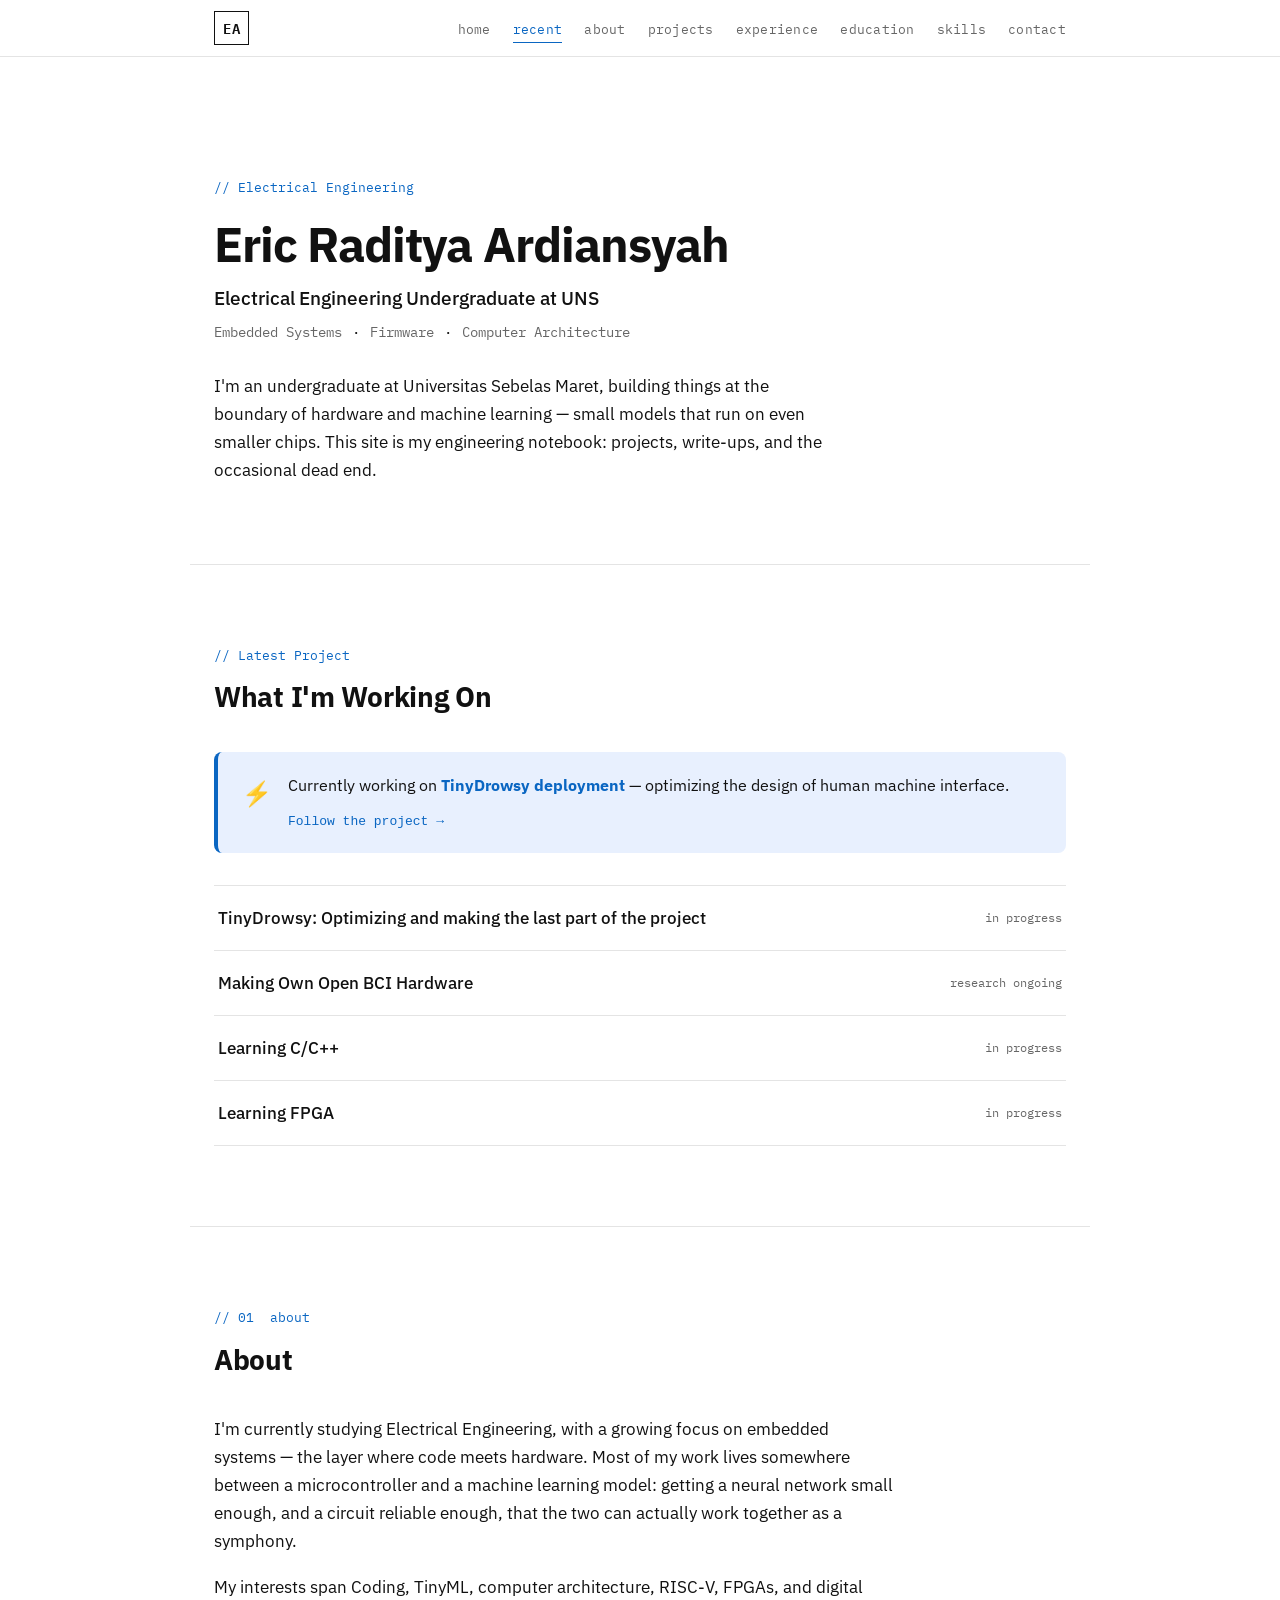
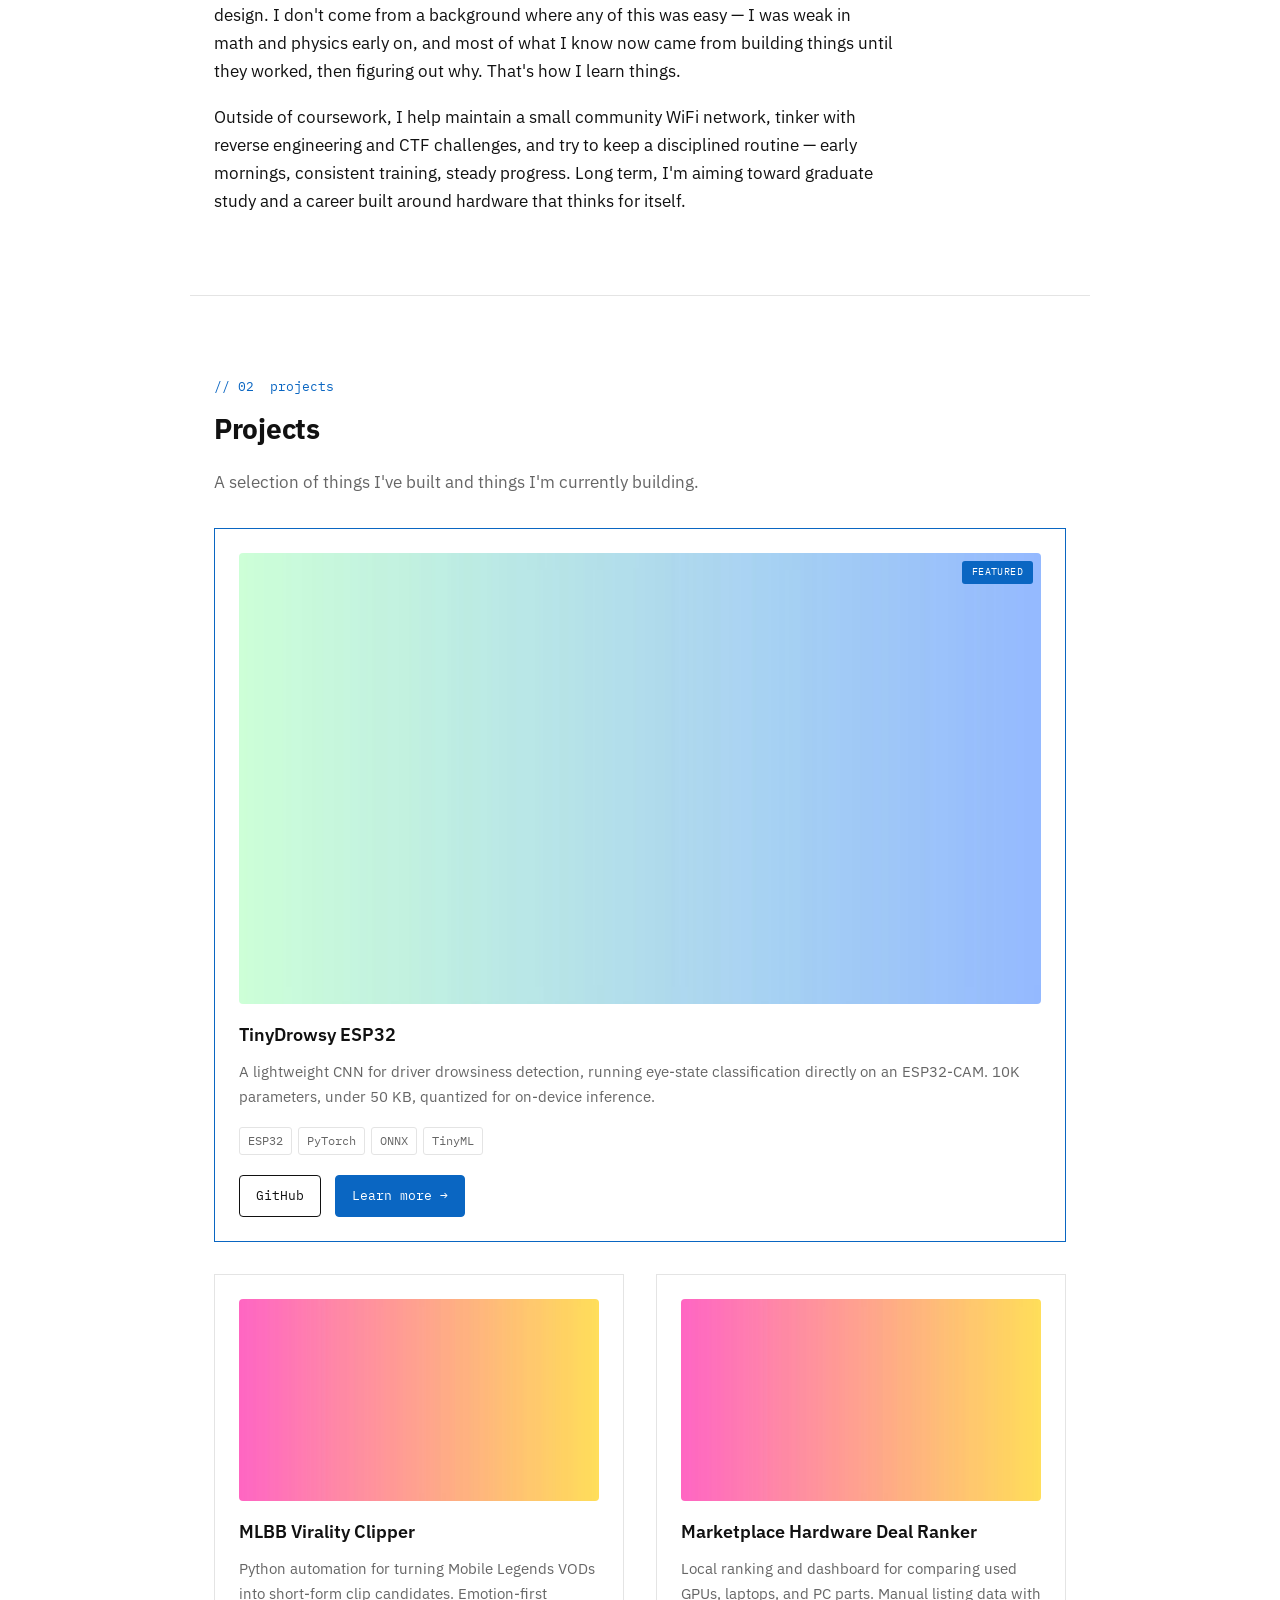
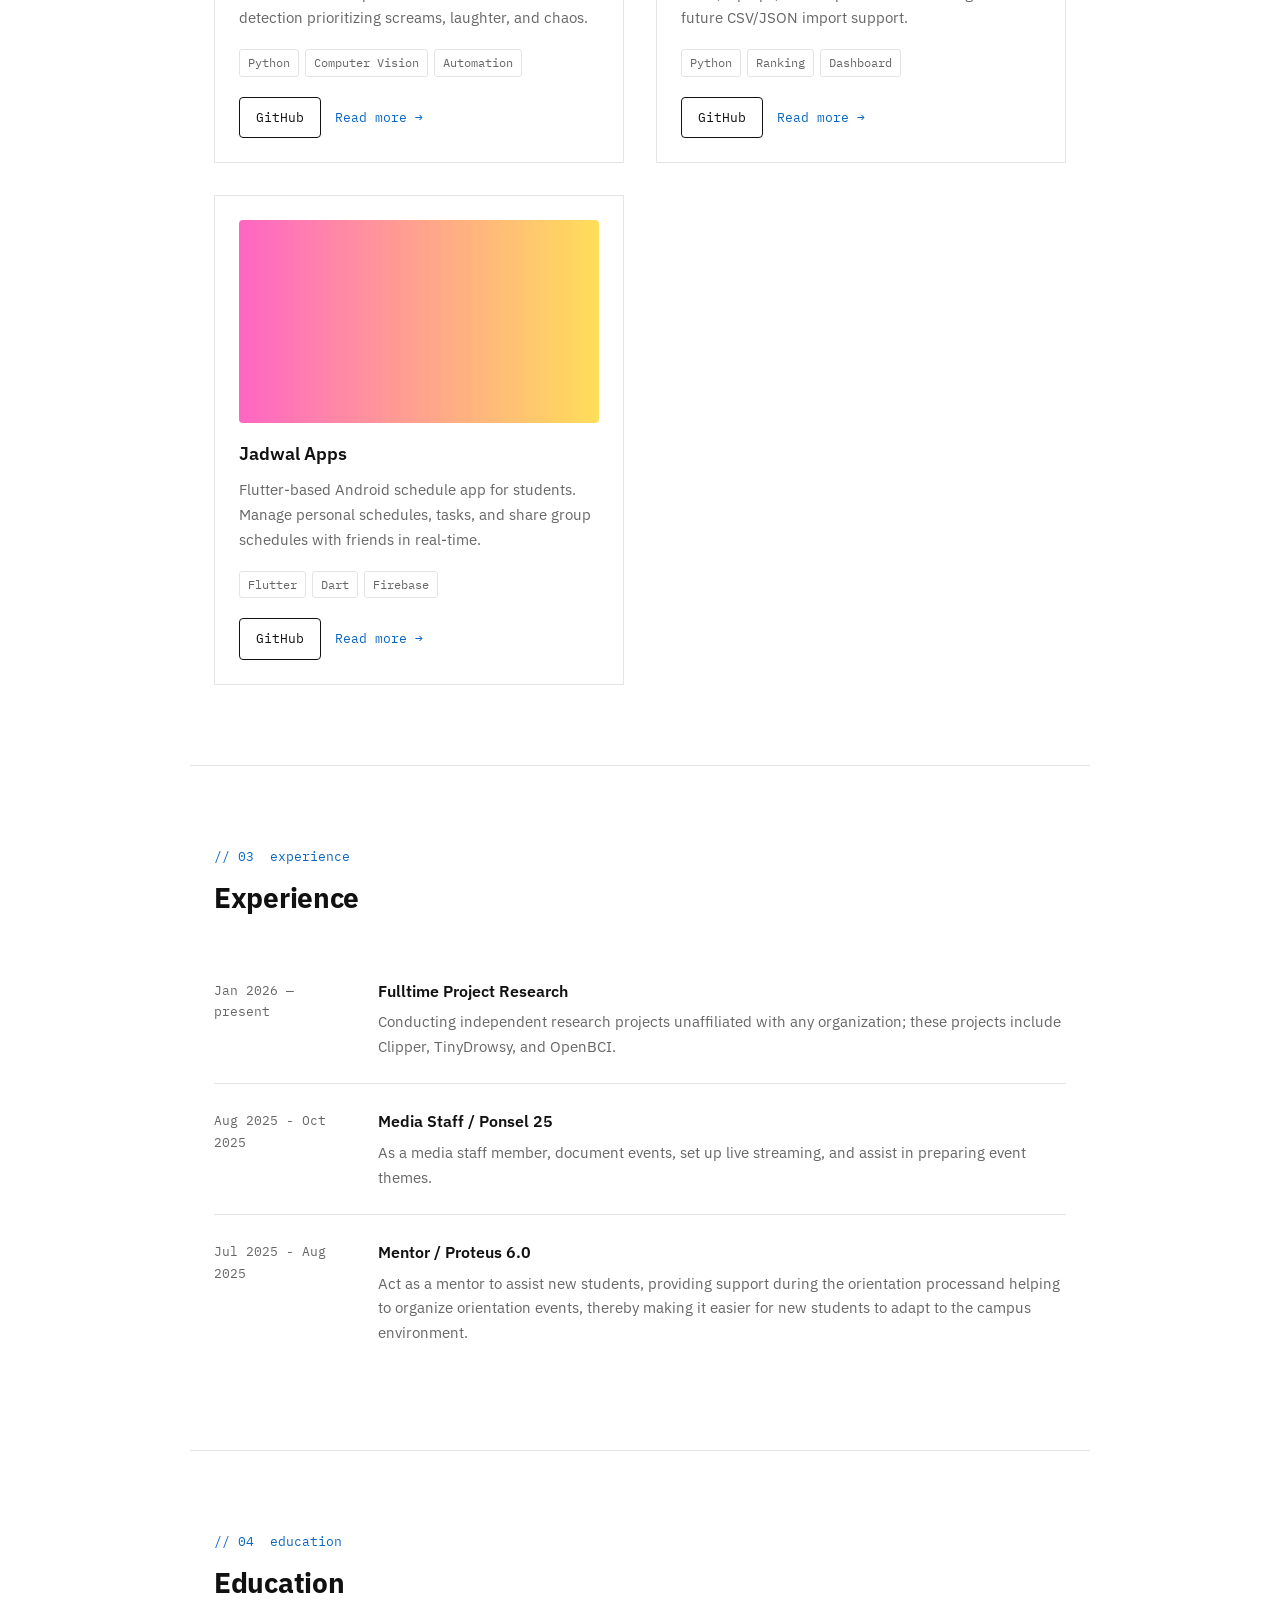
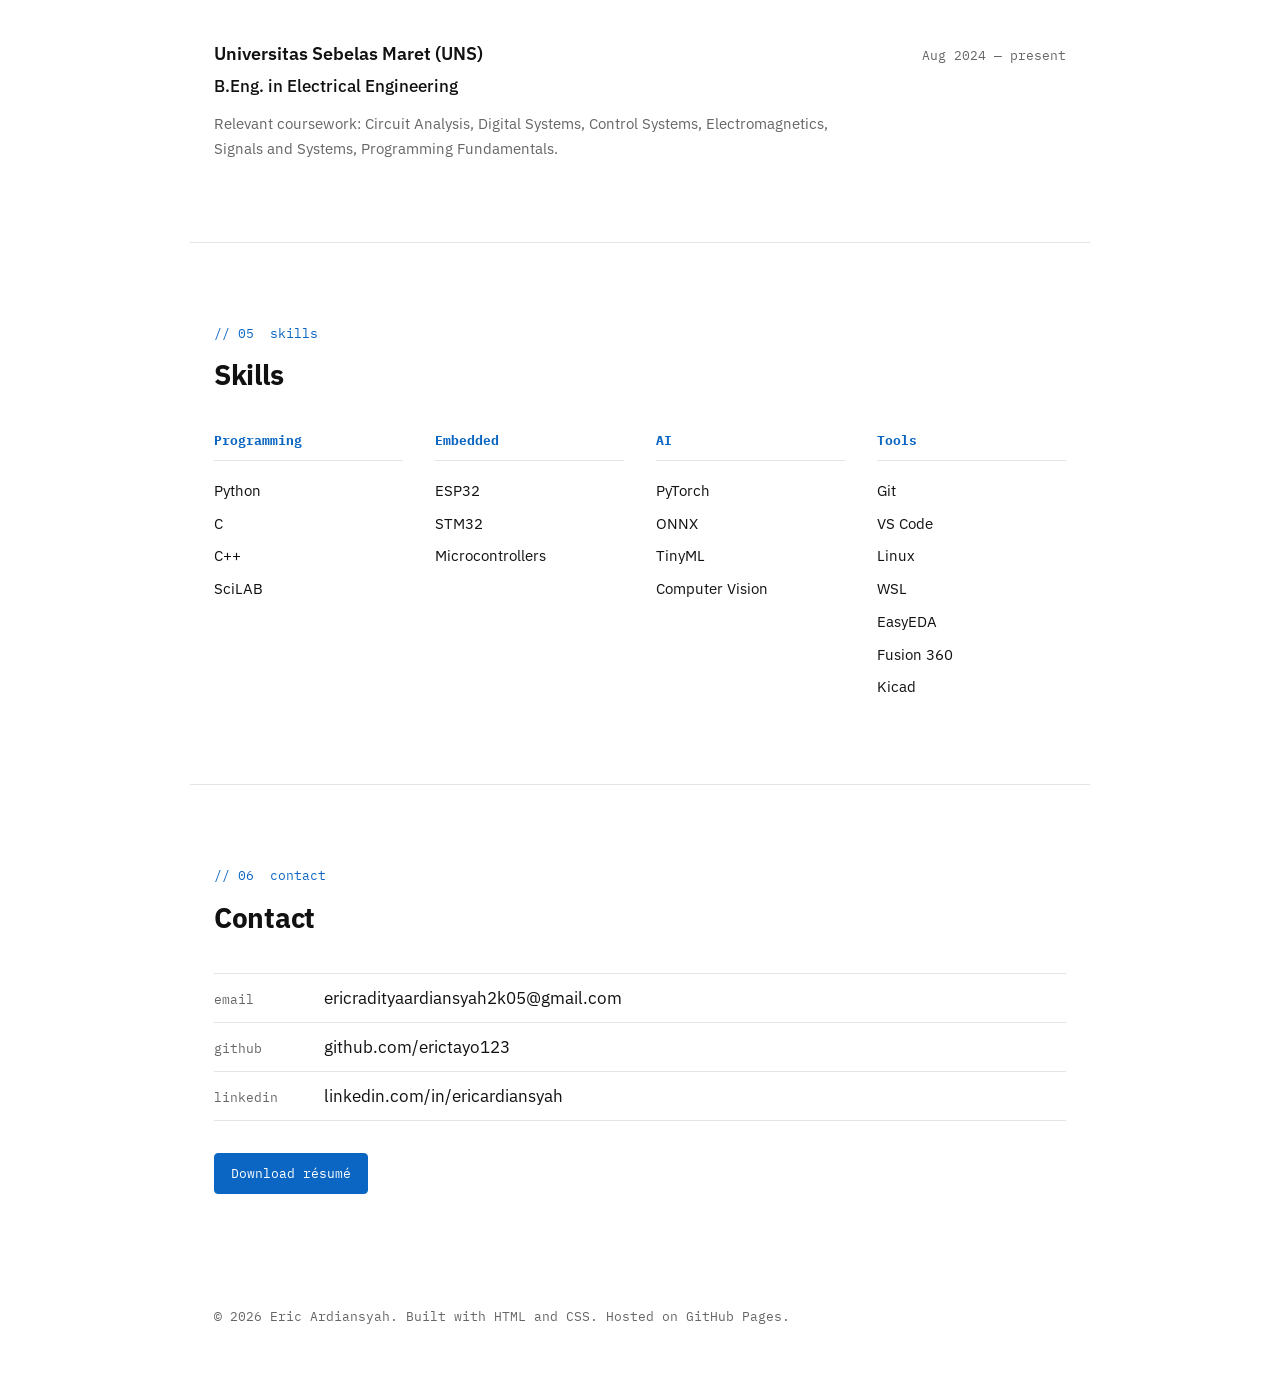
==== commit 9c924a9e: "Update index.html" ====
--- a/index.html
+++ b/index.html
@@ -83,10 +83,10 @@
 
     <!-- ===== 1. HOME ===== -->
     <section id="home" class="section section-home">
-      <p class="eyebrow">// electrical engineering</p>
-      <h1 class="home-name">Eric Ardiansyah</h1>
-      <p class="home-role">Electrical Engineering Undergraduate</p>
-      <p class="home-focus">Embedded AI <span class="dot">·</span> Firmware <span class="dot">·</span> Computer Architecture</p>
+      <p class="eyebrow">// Electrical Engineering</p>
+      <h1 class="home-name">Eric Raditya Ardiansyah</h1>
+      <p class="home-role">Electrical Engineering Undergraduate at UNS</p>
+      <p class="home-focus">Embedded Systems <span class="dot">·</span> Firmware <span class="dot">·</span> Computer Architecture</p>
       <p class="home-intro">
         I'm an undergraduate at Universitas Sebelas Maret, building things at the
         boundary of hardware and machine learning — small models that run on
@@ -97,14 +97,14 @@
 
     <!-- ===== 2. BLOG / RECENT ACTIVITY ===== -->
     <section id="blog" class="section">
-      <p class="section-label">// latest</p>
+      <p class="section-label">// Latest Project</p>
       <h2 class="section-title">What I'm Working On</h2>
 
       <div class="blog-featured">
         <div class="blog-featured-icon">⚡</div>
         <div class="blog-featured-content">
           <p class="blog-featured-text">
-            Currently working on <strong>TinyDrowsy deployment</strong> — optimizing the inference pipeline and field testing under real lighting conditions.
+            Currently working on <strong>TinyDrowsy deployment</strong> — optimizing the design of human machine interface.
           </p>
           <a href="tinydrowsy.html" class="blog-featured-link">Follow the project →</a>
         </div>
@@ -113,26 +113,26 @@
       <ul class="blog-list">
         <li class="blog-item">
           <a href="tinydrowsy.html" class="blog-link">
-            <span class="blog-post-title">TinyDrowsy: Deployment & Field Testing</span>
+            <span class="blog-post-title">TinyDrowsy: Optimizing and making the last part of the project</span>
             <span class="blog-post-status">in progress</span>
           </a>
         </li>
         <li class="blog-item">
           <a href="#" class="blog-link">
-            <span class="blog-post-title">Understanding CNN Quantization</span>
-            <span class="blog-post-status">draft</span>
+            <span class="blog-post-title">Making Own Open BCI Hardware</span>
+            <span class="blog-post-status">research ongoing</span>
           </a>
         </li>
         <li class="blog-item">
           <a href="#" class="blog-link">
-            <span class="blog-post-title">Learning RISC-V</span>
-            <span class="blog-post-status">planned</span>
+            <span class="blog-post-title">Learning C/C++</span>
+            <span class="blog-post-status">in progress</span>
           </a>
         </li>
         <li class="blog-item">
           <a href="#" class="blog-link">
-            <span class="blog-post-title">FPGA Journey</span>
-            <span class="blog-post-status">planned</span>
+            <span class="blog-post-title">Learning FPGA</span>
+            <span class="blog-post-status">in progress</span>
           </a>
         </li>
       </ul>
@@ -146,17 +146,17 @@
       <div class="prose">
         <p>
           I'm currently studying Electrical Engineering, with a growing focus on
-          embedded systems — the layer where code meets electricity. Most of
+          embedded systems — the layer where code meets hardware. Most of
           my work lives somewhere between a microcontroller and a machine learning
           model: getting a neural network small enough, and a circuit reliable
-          enough, that the two can actually work together.
+          enough, that the two can actually work together as a symphony.
         </p>
         <p>
-          My interests span TinyML, computer architecture, RISC-V, FPGAs, and
+          My interests span Coding, TinyML, computer architecture, RISC-V, FPGAs, and
           digital design. I don't come from a background where any of this was
           easy — I was weak in math and physics early on, and most of what I
           know now came from building things until they worked, then figuring out
-          why. That's still how I learn.
+          why. That's how I learn things.
         </p>
         <p>
           Outside of coursework, I help maintain a small community WiFi network,
@@ -195,7 +195,7 @@
             <li>TinyML</li>
           </ul>
           <div class="project-links">
-            <a class="btn btn-outline" href="#" aria-label="View TinyDrowsy ESP32 on GitHub">GitHub</a>
+            <a class="btn btn-outline" href="https://github.com/Erictayo123/tinydrowsy-esp32" aria-label="View TinyDrowsy ESP32 on GitHub">GitHub</a>
             <a class="btn btn-primary" href="tinydrowsy.html" aria-label="Read full documentation for TinyDrowsy ESP32">Learn more →</a>
           </div>
         </article>
@@ -274,24 +274,24 @@
 
       <ol class="timeline">
         <li class="timeline-item">
-          <div class="timeline-date">2025 — present</div>
+          <div class="timeline-date">Jan 2026 — present</div>
           <div class="timeline-body">
-            <h3 class="timeline-title">Role / Organization</h3>
-            <p class="timeline-desc">Placeholder description of the role, responsibilities, and outcomes.</p>
+            <h3 class="timeline-title">Fulltime Project Research</h3>
+            <p class="timeline-desc">Conducting independent research projects unaffiliated with any organization; these projects include Clipper, TinyDrowsy, and OpenBCI.</p>
           </div>
         </li>
         <li class="timeline-item">
-          <div class="timeline-date">2024 — 2025</div>
+          <div class="timeline-date">Aug 2025 - Oct 2025</div>
           <div class="timeline-body">
-            <h3 class="timeline-title">Role / Organization</h3>
-            <p class="timeline-desc">Placeholder description of the role, responsibilities, and outcomes.</p>
+            <h3 class="timeline-title">Media Staff / Ponsel 25</h3>
+            <p class="timeline-desc">As a media staff member, document events, set up live streaming, and assist in preparing event themes.</p>
           </div>
         </li>
         <li class="timeline-item">
-          <div class="timeline-date">2024</div>
+          <div class="timeline-date">Jul 2025 - Aug 2025</div>
           <div class="timeline-body">
-            <h3 class="timeline-title">Role / Organization</h3>
-            <p class="timeline-desc">Placeholder description of the role, responsibilities, and outcomes.</p>
+            <h3 class="timeline-title">Mentor / Proteus 6.0</h3>
+            <p class="timeline-desc">Act as a mentor to assist new students, providing support during the orientation processand helping to organize orientation events, thereby making it easier for new students to adapt to the campus environment. </p>
           </div>
         </li>
       </ol>
@@ -305,7 +305,7 @@
       <div class="education-item">
         <div class="education-head">
           <h3 class="education-school">Universitas Sebelas Maret (UNS)</h3>
-          <span class="education-date">2024 — present</span>
+          <span class="education-date">Aug 2024 — present</span>
         </div>
         <p class="education-degree">B.Eng. in Electrical Engineering</p>
         <p class="education-detail">
@@ -327,7 +327,7 @@
             <li>Python</li>
             <li>C</li>
             <li>C++</li>
-            <li>MATLAB</li>
+            <li>SciLAB</li>
           </ul>
         </div>
 
@@ -336,7 +336,6 @@
           <ul class="skill-list">
             <li>ESP32</li>
             <li>STM32</li>
-            <li>Arduino</li>
             <li>Microcontrollers</li>
           </ul>
         </div>
@@ -360,6 +359,7 @@
             <li>WSL</li>
             <li>EasyEDA</li>
             <li>Fusion 360</li>
+            <li>Kicad</li>
           </ul>
         </div>
       </div>
@@ -371,12 +371,12 @@
       <h2 class="section-title">Contact</h2>
 
       <ul class="contact-list">
-        <li><span class="contact-key">email</span><a href="mailto:eric@example.com">eric@example.com</a></li>
-        <li><span class="contact-key">github</span><a href="https://github.com/" target="_blank" rel="noopener noreferrer">github.com/ericardiansyah</a></li>
-        <li><span class="contact-key">linkedin</span><a href="https://www.linkedin.com/" target="_blank" rel="noopener noreferrer">linkedin.com/in/ericardiansyah</a></li>
+        <li><span class="contact-key">email</span><a href="mailto:ericradityaardiansyah2k05@gmail.com">ericradityaardiansyah2k05@gmail.com</a></li>
+        <li><span class="contact-key">github</span><a href="https://github.com/Erictayo123" target="_blank" rel="noopener noreferrer">github.com/erictayo123</a></li>
+        <li><span class="contact-key">linkedin</span><a href="https://www.linkedin.com/in/ericradityaardiansyah/" target="_blank" rel="noopener noreferrer">linkedin.com/in/ericardiansyah</a></li>
       </ul>
 
-      <a class="btn btn-primary" href="assets/resume-placeholder.pdf" download>Download résumé</a>
+      <a class="btn btn-primary" href="assets/LinkedIn.pdf" download>Download résumé</a>
     </section>
 
   </main>
